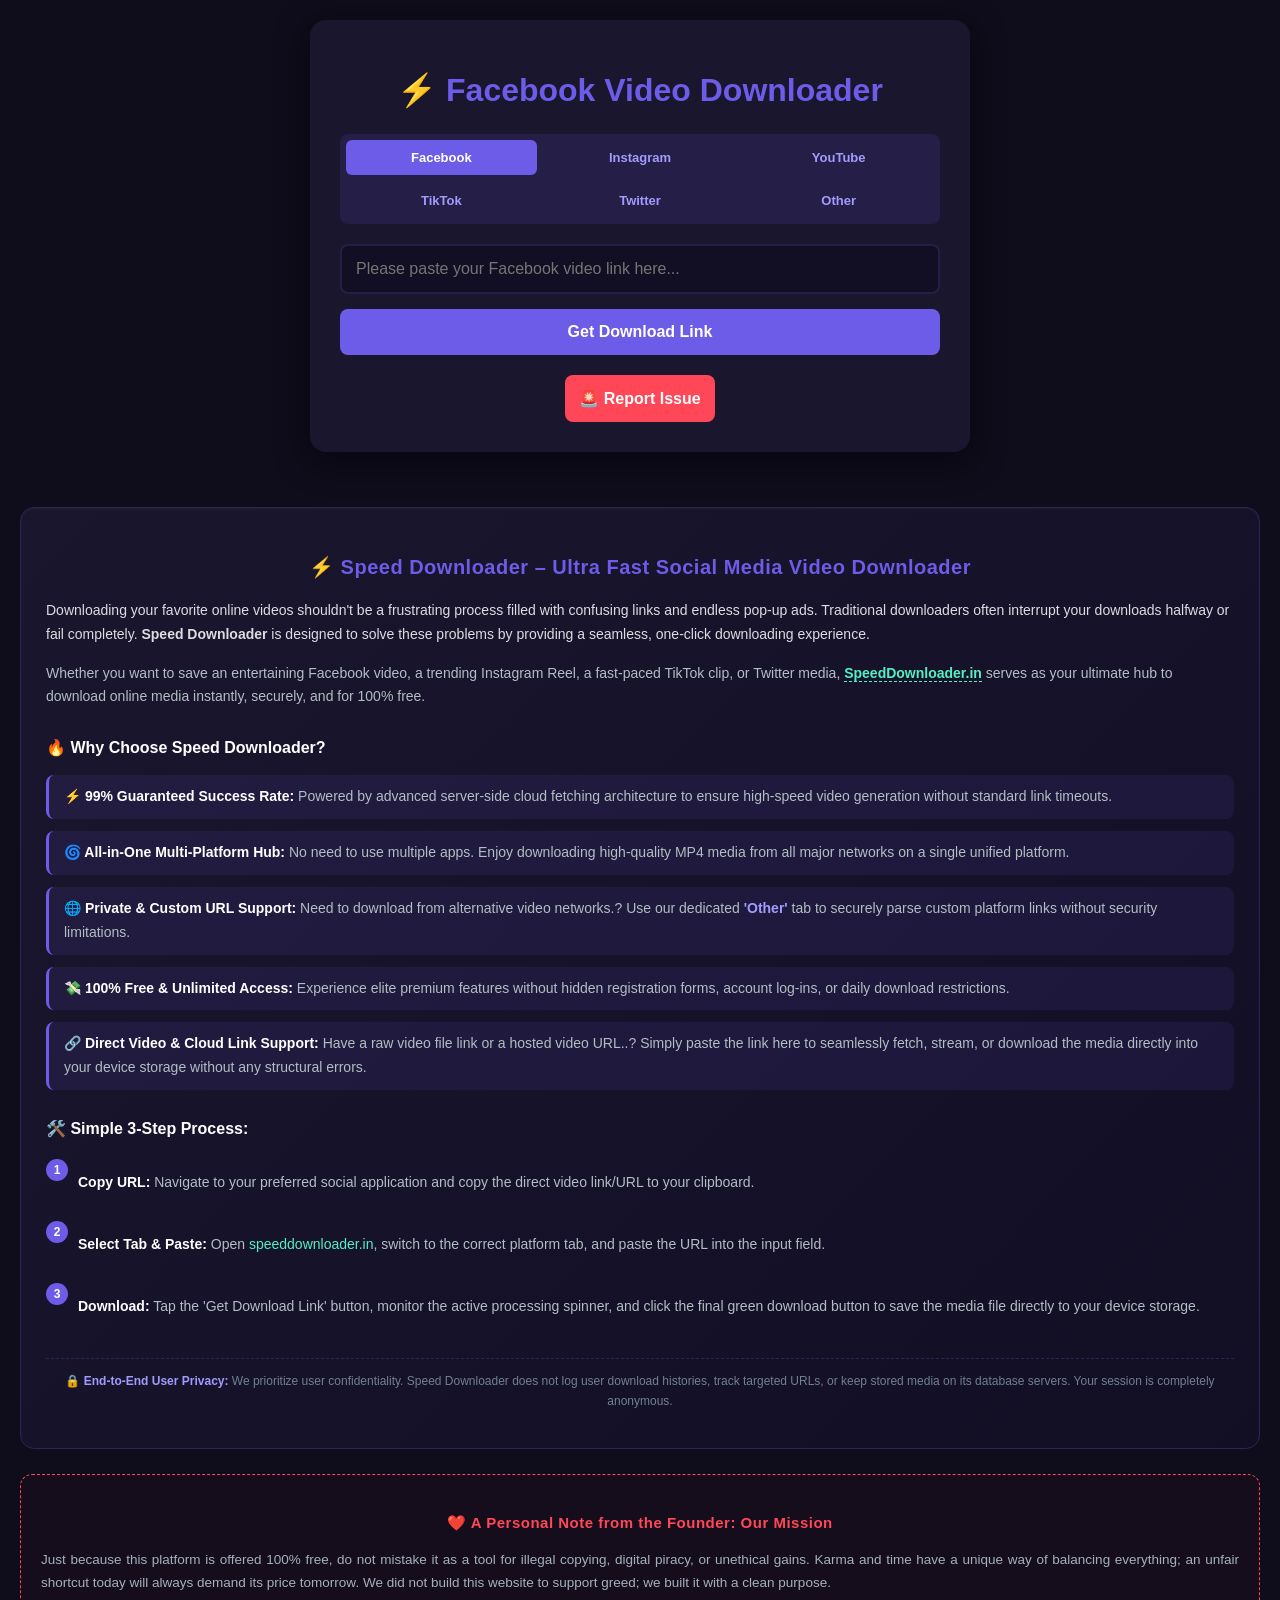
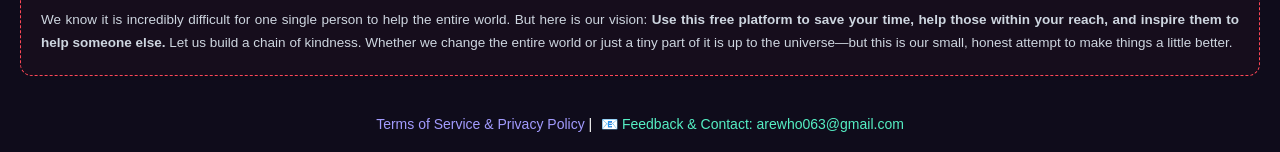
==== templates/index.html @ 638d0320 "Update index.html to remove ads and add complaint modal Removed Google tag and advertisement section" ====
<!DOCTYPE html>
<html lang="en">
<head>
    <meta charset="UTF-8">
    <link rel="icon" type="image/png" href="{{ url_for('static', filename='favicon.png') }}">
    <meta name="viewport" content="width=device-width, initial-scale=1.0">
    <title>⚡ SpeedDownloader - Fast & Smart</title>
    <style>
        :root {
            --primary: #6c5ce7;
            --bg: #0f0c1b;
            --card: #1a162e;
            --text: #ffffff;
        }
        body {
            font-family: 'Segoe UI', Tahoma, Geneva, Verdana, sans-serif;
            background-color: var(--bg);
            color: var(--text);
            margin: 0;
            padding: 20px;
            display: flex;
            flex-direction: column;
            align-items: center;
            justify-content: center;
            min-height: 100vh;
        }
        .container {
            background: var(--card);
            padding: 30px;
            border-radius: 16px;
            box-shadow: 0 8px 32px rgba(0, 0, 0, 0.5);
            width: 100%;
            max-width: 600px;
            text-align: center;
        }
        h1 { color: var(--primary); margin-bottom: 25px; }
        
        /* Mobile Optimized Grid Tabs */
        .tabs {
            display: grid;
            grid-template-columns: repeat(3, 1fr);
            gap: 8px;
            margin-bottom: 20px;
            background: #251f47;
            padding: 6px;
            border-radius: 8px;
        }
        .tab-btn {
            background: none;
            border: none;
            color: #a29bfe;
            padding: 10px 5px;
            cursor: pointer;
            font-weight: bold;
            font-size: 13px;
            border-radius: 6px;
            transition: 0.3s;
            text-align: center;
        }
        .tab-btn.active {
            background: var(--primary);
            color: white;
        }
        
        .input-group {
            display: flex;
            flex-direction: column;
            gap: 15px;
            margin-bottom: 20px;
        }
        input[type="text"] {
            width: 100%;
            padding: 14px;
            border: 2px solid #251f47;
            background: #120e24;
            color: white;
            border-radius: 8px;
            font-size: 16px;
            box-sizing: border-box;
        }
        input[type="text"]:focus {
            border-color: var(--primary);
            outline: none;
        }
        .btn {
            background: var(--primary);
            color: white;
            border: none;
            padding: 14px;
            font-size: 16px;
            font-weight: bold;
            border-radius: 8px;
            cursor: pointer;
            transition: 0.3s;
        }
        .btn:hover { background: #5649c1; }
        
        /* Loading Spinner CSS Animation */
        .spinner {
            display: none;
            margin: 15px auto;
            width: 40px;
            height: 40px;
            border: 4px solid rgba(255, 255, 255, 0.1);
            border-radius: 50%;
            border-top-color: var(--primary);
            animation: spin 1s ease-in-out infinite;
        }
        @keyframes spin {
            to { transform: rotate(360deg); }
        }

        #status { margin-top: 15px; font-weight: bold; }
        .footer-links { margin-top: 20px; font-size: 14px; }
        .footer-links a { color: #a29bfe; text-decoration: none; }
        .footer-links a.email-link { color: #55efc4; margin-left: 5px; }
    </style>
</head>
<body>

<div class="container">
    <h1 id="mainTitle">⚡ Facebook Video Downloader</h1>
    
    <div class="tabs">
        <button class="tab-btn active" onclick="switchTab('facebook')">Facebook</button>
        <button class="tab-btn" onclick="switchTab('instagram')">Instagram</button>
        <button class="tab-btn" onclick="switchTab('youtube')">YouTube</button>
        <button class="tab-btn" onclick="switchTab('tiktok')">TikTok</button>
        <button class="tab-btn" onclick="switchTab('twitter')">Twitter</button>
        <button class="tab-btn" onclick="switchTab('other')">Other</button>
    </div>

    <div class="input-group">
        <input type="text" id="videoUrl" placeholder="Please paste your Facebook video link here...">
        <button class="btn" onclick="startDownload()">Get Download Link</button>
    </div>


    <button class="btn" onclick="openModal()" style="flex: 1; background: #ff4757;">🚨 Report Issue</button>
        </div>

    <!-- Loading Spinner Element -->
    <div id="loadingSpinner" class="spinner"></div>
    <div id="status"></div>

    <!-- 🚀 Premium SEO Content Section Start 🚀 -->
    <div style="margin-top: 40px; text-align: left; background: linear-gradient(135deg, #1a162e 0%, #120e24 100%); padding: 25px; border-radius: 14px; border: 1px solid #2b2554; line-height: 1.7; font-size: 14px; color: #b2bec3; box-shadow: inset 0 1px 3px rgba(255,255,255,0.05);">
        
        <h2 style="color: var(--primary); font-size: 20px; margin-bottom: 15px; text-align: center; font-weight: 700; letter-spacing: 0.5px;">⚡ Speed Downloader – Ultra Fast Social Media Video Downloader</h2>
        
        <p style="margin-bottom: 15px; color: #dcdde1;">
            Downloading your favorite online videos shouldn't be a frustrating process filled with confusing links and endless pop-up ads. Traditional downloaders often interrupt your downloads halfway or fail completely. <strong>Speed Downloader</strong> is designed to solve these problems by providing a seamless, one-click downloading experience.
        </p>
        
        <p style="margin-bottom: 25px;">
            Whether you want to save an entertaining Facebook video, a trending Instagram Reel, a fast-paced TikTok clip, or Twitter media, <a href="https://speeddownloader.in/" style="color: #55efc4; text-decoration: none; font-weight: bold; border-bottom: 1px dashed #55efc4;">SpeedDownloader.in</a> serves as your ultimate hub to download online media instantly, securely, and for 100% free.
        </p>

        <h3 style="color: #ffffff; font-size: 16px; margin-bottom: 12px; font-weight: 600; display: flex; align-items: center; gap: 8px;">🔥 Why Choose Speed Downloader?</h3>
        <ul style="list-style: none; margin-bottom: 25px; display: flex; flex-direction: column; gap: 12px; padding: 0;">
            <li style="background: rgba(108, 92, 231, 0.1); padding: 10px 15px; border-radius: 8px; border-left: 3px solid var(--primary);">
                <strong style="color: #ffffff;">⚡ 99% Guaranteed Success Rate:</strong> Powered by advanced server-side cloud fetching architecture to ensure high-speed video generation without standard link timeouts.
            </li>
            <li style="background: rgba(108, 92, 231, 0.1); padding: 10px 15px; border-radius: 8px; border-left: 3px solid var(--primary);">
                <strong style="color: #ffffff;">🌀 All-in-One Multi-Platform Hub:</strong> No need to use multiple apps. Enjoy downloading high-quality MP4 media from all major networks on a single unified platform.
            </li>
            <li style="background: rgba(108, 92, 231, 0.1); padding: 10px 15px; border-radius: 8px; border-left: 3px solid var(--primary);">
                <strong style="color: #ffffff;">🌐 Private & Custom URL Support:</strong> Need to download from alternative video networks.? Use our dedicated <span style="color: #a29bfe; font-weight: bold;">'Other'</span> tab to securely parse custom platform links without security limitations.
            </li>
            <li style="background: rgba(108, 92, 231, 0.1); padding: 10px 15px; border-radius: 8px; border-left: 3px solid var(--primary);">
                <strong style="color: #ffffff;">💸 100% Free & Unlimited Access:</strong> Experience elite premium features without hidden registration forms, account log-ins, or daily download restrictions.
            </li>
            <li style="background: rgba(108, 92, 231, 0.1); padding: 10px 15px; border-radius: 8px; border-left: 3px solid var(--primary);">
                <strong style="color: #ffffff;">🔗 Direct Video & Cloud Link Support:</strong> Have a raw video file link or a hosted video URL..? Simply paste the link here to seamlessly fetch, stream, or download the media directly into your device storage without any structural errors.
            </li>
        </ul>

        <h3 style="color: #ffffff; font-size: 16px; margin-bottom: 15px; font-weight: 600;">🛠️ Simple 3-Step Process:</h3>
        <div style="display: flex; flex-direction: column; gap: 10px; margin-bottom: 25px;">
            <div style="display: flex; align-items: flex-start; gap: 10px;">
                <span style="background: var(--primary); color: white; border-radius: 50%; width: 22px; height: 22px; display: flex; align-items: center; justify-content: center; font-size: 12px; font-weight: bold; flex-shrink: 0; margin-top: 2px;">1</span>
                <p><strong style="color: #ffffff;">Copy URL:</strong> Navigate to your preferred social application and copy the direct video link/URL to your clipboard.</p>
            </div>
            <div style="display: flex; align-items: flex-start; gap: 10px;">
                <span style="background: var(--primary); color: white; border-radius: 50%; width: 22px; height: 22px; display: flex; align-items: center; justify-content: center; font-size: 12px; font-weight: bold; flex-shrink: 0; margin-top: 2px;">2</span>
                <p><strong style="color: #ffffff;">Select Tab & Paste:</strong> Open <a href="https://speeddownloader.in/" style="color: #55efc4; text-decoration: none;">speeddownloader.in</a>, switch to the correct platform tab, and paste the URL into the input field.</p>
            </div>
            <div style="display: flex; align-items: flex-start; gap: 10px;">
                <span style="background: var(--primary); color: white; border-radius: 50%; width: 22px; height: 22px; display: flex; align-items: center; justify-content: center; font-size: 12px; font-weight: bold; flex-shrink: 0; margin-top: 2px;">3</span>
                <p><strong style="color: #ffffff;">Download:</strong> Tap the 'Get Download Link' button, monitor the active processing spinner, and click the final green download button to save the media file directly to your device storage.</p>
            </div>
        </div>

        <p style="font-size: 12px; color: #718093; border-top: 1px dashed #2b2554; padding-top: 12px; text-align: center;">
            🔒 <strong style="color: #a29bfe;">End-to-End User Privacy:</strong> We prioritize user confidentiality. Speed Downloader does not log user download histories, track targeted URLs, or keep stored media on its database servers. Your session is completely anonymous.
        </p>
    </div>
    <!-- 🚀 Premium SEO Content Section End 🚀 -->
     <!-- 🌟 Special Founder's Mission Note Start 🌟 -->
    <div style="margin-top: 25px; text-align: left; background: rgba(255, 76, 76, 0.03); padding: 20px; border-radius: 12px; border: 1px dashed #ff4757; line-height: 1.7; font-size: 13.5px; color: #a4b0be;">
        
        <h3 style="color: #ff4757; font-size: 15px; margin-bottom: 12px; font-weight: 600; text-align: center; letter-spacing: 0.5px; display: flex; align-items: center; justify-content: center; gap: 8px;">
            ❤️ A Personal Note from the Founder: Our Mission
        </h3>
        
        <p style="margin-bottom: 12px; text-align: justify;">
            Just because this platform is offered 100% free, do not mistake it as a tool for illegal copying, digital piracy, or unethical gains. Karma and time have a unique way of balancing everything; an unfair shortcut today will always demand its price tomorrow. We did not build this website to support greed; we built it with a clean purpose.
        </p>
        
        <p style="margin-bottom: 0; text-align: justify; color: #ced6e0;">
            We know it is incredibly difficult for one single person to help the entire world. But here is our vision: <strong>Use this free platform to save your time, help those within your reach, and inspire them to help someone else.</strong> Let us build a chain of kindness. Whether we change the entire world or just a tiny part of it is up to the universe—but this is our small, honest attempt to make things a little better.
        </p>

    </div>
    <!-- 🌟 Special Founder's Mission Note End 🌟 -->

    <div class="footer-links">

    <!-- Cleaner Terms & Contact Link Footer Section -->
    <div class="footer-links">
        <a href="/terms">Terms of Service & Privacy Policy</a> | 
        <a href="mailto:arewho063@gmail.com" class="email-link">📧 Feedback & Contact: arewho063@gmail.com</a>
    </div>

</div> <!-- Container End -->

<script>
    let currentPlatform = 'facebook';

    function switchTab(platform) {
        currentPlatform = platform;
        
        document.querySelectorAll('.tab-btn').forEach(btn => btn.classList.remove('active'));
        if(event && event.target) {
            event.target.classList.add('active');
        }
        
        const mainTitle = document.getElementById('mainTitle');
        const urlInput = document.getElementById('videoUrl');
        const statusDiv = document.getElementById('status');
        const spinner = document.getElementById('loadingSpinner');
        
        spinner.style.display = "none";
        statusDiv.innerHTML = "";
        urlInput.value = "";
        
        let displayPlatform = platform.charAt(0).toUpperCase() + platform.slice(1);
        mainTitle.innerText = `⚡ ${displayPlatform} Video Downloader`;
        urlInput.placeholder = `Please paste your ${displayPlatform} video link here...`;
    }

    async function startDownload() {
        const urlInput = document.getElementById('videoUrl').value.trim();
        const statusDiv = document.getElementById('status');
        const spinner = document.getElementById('loadingSpinner');
        
        if (!urlInput) {
            statusDiv.innerHTML = "<p style='color: #ff7675;'>URL cannot be empty!</p>";
            return;
        }

        statusDiv.innerHTML = "";
        spinner.style.display = "block";

        try {
            const formData = new FormData();
            formData.append('url', urlInput);

            const response = await fetch('/get_download_link', {
                method: 'POST',
                body: formData
            });

            const data = await response.json();
            spinner.style.display = "none";

            if (data.success && data.download_url) {
                statusDiv.innerHTML = `
                    <p style='color: #2ecc71; margin-bottom: 10px;'>Success: ${data.title}</p>
                    <a href="${data.download_url}" target="_blank" rel="noopener noreferrer">
                        <button class="btn" style="background: #2ecc71; width: 100%;">Click Here to Download Video</button>
                    </a>`;
            } else {
                statusDiv.innerHTML = "<p style='color: #ff7675;'>❌ This link is not supported, Please try again other links.</p>";
            }
        } catch (error) {
            spinner.style.display = "none";
            statusDiv.innerHTML = "<p style='color: #ff7675;'>❌ This link is not working. Please try again after some time or try other social media links.</p>";
        }
    }
</script>


<div id="complaintModal" style="display: none; position: fixed; top: 0; left: 0; width: 100%; height: 100%; background: rgba(0,0,0,0.8); justify-content: center; align-items: center; z-index: 1000;">
    <div style="background: #1a162e; padding: 25px; border-radius: 12px; width: 90%; max-width: 450px; text-align: left; border: 1px solid #2b2554; position: relative;">
        <span onclick="closeModal()" style="position: absolute; right: 15px; top: 15px; color: #aaa; font-size: 20px; font-weight: bold; cursor: pointer;">&times;</span>
        <h3 style="color: #ff4757; margin-bottom: 15px;">🚨 Submit a Complaint</h3>
        
        <form action="https://formspree.io/f/xjgnvgrn" method="POST">
            <label style="font-size: 13px; color: #a29bfe;">Select Issue Type:</label>
            <select name="issue_type" style="width: 100%; padding: 10px; margin: 5px 0 15px 0; background: #120e24; color: white; border: 1px solid #251f47; border-radius: 6px;" required>
                <option value="Video Not Downloading">Video Not Downloading</option>
                <option value="Audio / Sound Missing">Audio / Sound Missing</option>
                <option value="Invalid Link Error">Invalid Link Error</option>
                <option value="Other Problem">Other Problem</option>
            </select>

            <label style="font-size: 13px; color: #a29bfe;">Video URL (Failed Link):</label>
            <input type="text" name="video_url" id="modalVideoUrl" placeholder="Paste the video link..." style="width: 100%; padding: 10px; margin: 5px 0 15px 0; background: #120e24; color: white; border: 1px solid #251f47; border-radius: 6px;" required>

            <label style="font-size: 13px; color: #a29bfe;">Your Message / Feedback:</label>
            <textarea name="message" rows="3" placeholder="Explain what went wrong..." style="width: 100%; padding: 10px; margin: 5px 0 20px 0; background: #120e24; color: white; border: 1px solid #251f47; border-radius: 6px;" required></textarea>

            <button type="submit" style="width: 100%; background: #ff4757; color: white; border: none; padding: 12px; font-size: 15px; font-weight: bold; border-radius: 8px; cursor: pointer;">Submit Complaint</button>
        </form>
    </div>
</div>

<script>
    function openModal() {
        document.getElementById('complaintModal').style.display = 'flex';
        const mainUrl = document.getElementById('videoUrl').value;
        if(mainUrl) {
            document.getElementById('modalVideoUrl').value = mainUrl;
        }
    }

    function closeModal() {
        document.getElementById('complaintModal').style.display = 'none';
    }
</script>
</script>
</body>
</html>
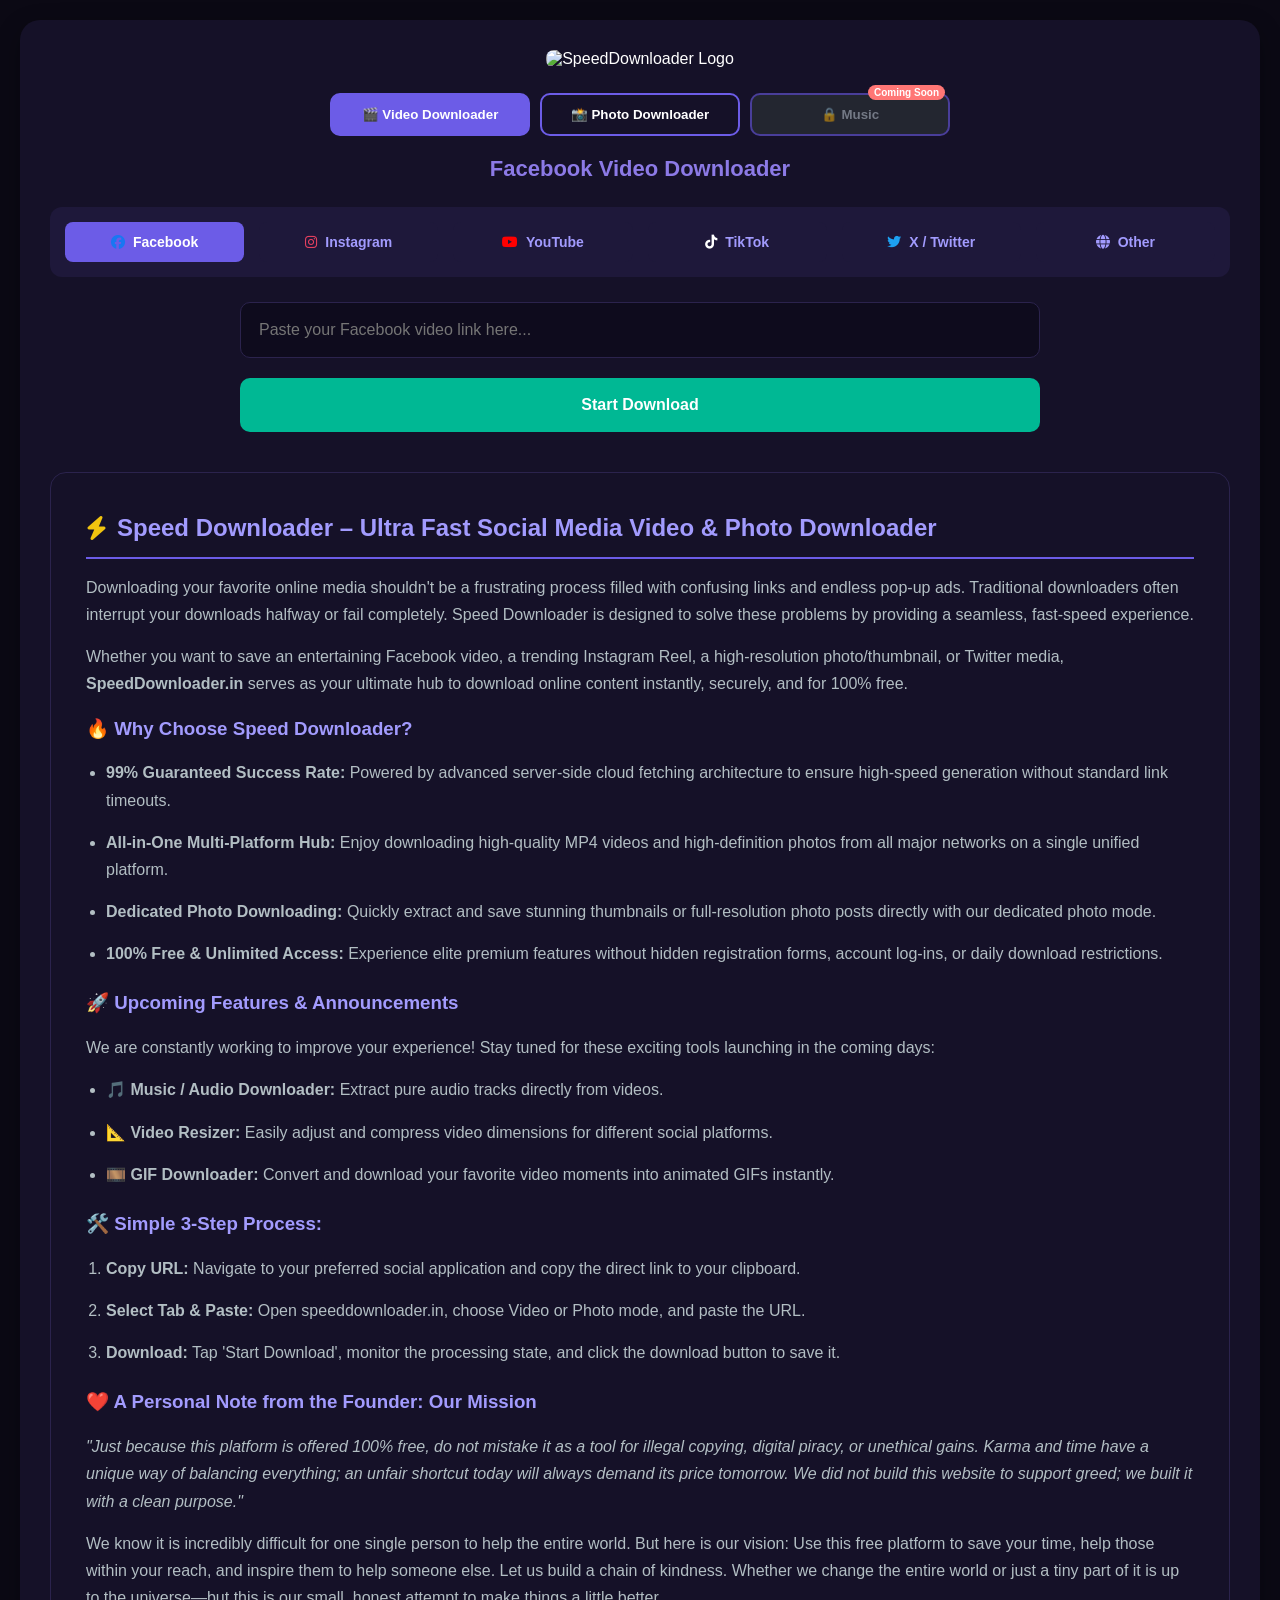
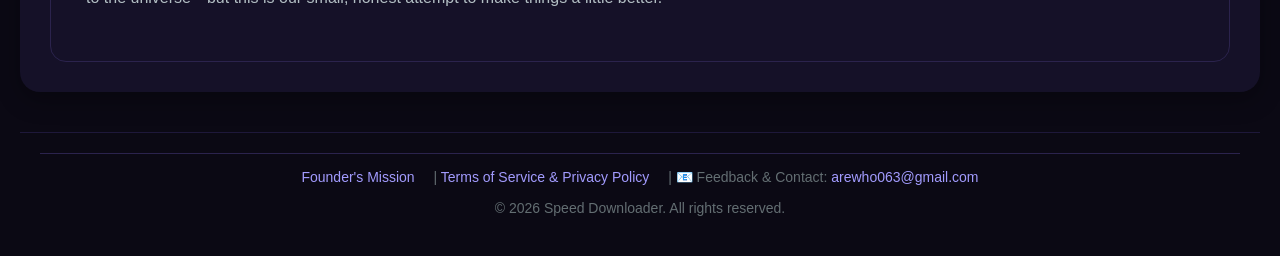
==== commit 6e6bf176: "Update index.html" ====
--- a/templates/index.html
+++ b/templates/index.html
@@ -2,251 +2,314 @@
 <html lang="en">
 <head>
     <meta charset="UTF-8">
-    <link rel="icon" type="image/png" href="{{ url_for('static', filename='favicon.png') }}">
     <meta name="viewport" content="width=device-width, initial-scale=1.0">
-    <title>⚡ SpeedDownloader - Fast & Smart</title>
+    <title>⚡ SpeedDownloader - Ultra Fast Media Downloader</title>
+    <link rel="stylesheet" href="https://cdnjs.cloudflare.com/ajax/libs/font-awesome/6.4.2/css/all.min.css">
     <style>
-        :root {
-            --primary: #6c5ce7;
-            --bg: #0f0c1b;
-            --card: #1a162e;
-            --text: #ffffff;
-        }
-        body {
+        :root { 
+            --primary: #6c5ce7; 
+            --bg: #0b0914; 
+            --card: #151128; 
+            --text: #ffffff; 
+            --tab-bg: #1e183a; 
+        }
+        * {
+            box-sizing: border-box;
+            margin: 0;
+            padding: 0;
             font-family: 'Segoe UI', Tahoma, Geneva, Verdana, sans-serif;
-            background-color: var(--bg);
-            color: var(--text);
-            margin: 0;
-            padding: 20px;
-            display: flex;
-            flex-direction: column;
-            align-items: center;
-            justify-content: center;
-            min-height: 100vh;
-        }
-        .container {
-            background: var(--card);
-            padding: 30px;
-            border-radius: 16px;
-            box-shadow: 0 8px 32px rgba(0, 0, 0, 0.5);
-            width: 100%;
-            max-width: 600px;
-            text-align: center;
-        }
-        h1 { color: var(--primary); margin-bottom: 25px; }
-        
-        /* Mobile Optimized Grid Tabs */
-        .tabs {
-            display: grid;
-            grid-template-columns: repeat(3, 1fr);
-            gap: 8px;
-            margin-bottom: 20px;
-            background: #251f47;
-            padding: 6px;
-            border-radius: 8px;
-        }
-        .tab-btn {
-            background: none;
-            border: none;
-            color: #a29bfe;
-            padding: 10px 5px;
-            cursor: pointer;
-            font-weight: bold;
-            font-size: 13px;
-            border-radius: 6px;
+        }
+        body { 
+            background-color: var(--bg); 
+            color: var(--text); 
+            margin: 0; 
+            padding: 20px; 
+            display: flex; 
+            flex-direction: column; 
+            align-items: center; 
+            min-height: 100vh; 
+        }
+        
+        .container { 
+            background: var(--card); 
+            padding: 30px; 
+            border-radius: 20px; 
+            width: 100%; 
+            max-width: 1300px; 
+            text-align: center; 
+            box-sizing: border-box;
+            box-shadow: 0 8px 25px rgba(0,0,0,0.3);
+            margin-bottom: 40px;
+        }
+
+        .site-logo { 
+            max-width: 280px; 
+            width: 100%; 
+            height: auto; 
+            margin-bottom: 25px; 
+            border-radius: 8px; 
+        }
+
+        .mode-container { 
+            display: flex; 
+            gap: 10px; 
+            margin-bottom: 20px; 
+            justify-content: center; 
+            flex-wrap: wrap; 
+        }
+        .btn-mode { 
+            flex: 1; 
+            max-width: 200px; 
+            padding: 12px; 
+            border: 2px solid var(--primary); 
+            background: transparent; 
+            color: white; 
+            border-radius: 10px; 
+            cursor: pointer; 
+            font-weight: bold; 
             transition: 0.3s;
-            text-align: center;
-        }
-        .tab-btn.active {
-            background: var(--primary);
-            color: white;
-        }
-        
-        .input-group {
-            display: flex;
-            flex-direction: column;
-            gap: 15px;
-            margin-bottom: 20px;
-        }
-        input[type="text"] {
-            width: 100%;
-            padding: 14px;
-            border: 2px solid #251f47;
-            background: #120e24;
-            color: white;
-            border-radius: 8px;
+        }
+        .btn-mode.active { 
+            background: var(--primary); 
+        }
+
+        .tabs { 
+            display: grid; 
+            grid-template-columns: repeat(6, 1fr); 
+            gap: 15px; 
+            margin: 25px 0; 
+            background: var(--tab-bg);
+            padding: 15px;
+            border-radius: 12px;
+        }
+
+        @media (max-width: 900px) {
+            .tabs { grid-template-columns: repeat(3, 1fr); }
+        }
+        @media (max-width: 550px) {
+            .tabs { grid-template-columns: repeat(2, 1fr); }
+        }
+
+        .tab-btn { 
+            background: #1e183a; 
+            border: none; 
+            color: #a29bfe; 
+            padding: 12px; 
+            cursor: pointer; 
+            border-radius: 8px; 
+            font-size: 14px; 
+            font-weight: 600; 
+            display: flex; 
+            align-items: center; 
+            justify-content: center; 
+            gap: 8px; 
+            transition: 0.3s;
+        }
+        .tab-btn.active { 
+            background: var(--primary); 
+            color: white; 
+        }
+
+        input[type="text"] { 
+            width: 100%; 
+            max-width: 800px; 
+            padding: 18px; 
+            border-radius: 10px; 
+            border: 1px solid #2b234d; 
+            background: #0e0b1d; 
+            color: white; 
+            margin-bottom: 20px; 
+            box-sizing: border-box; 
             font-size: 16px;
-            box-sizing: border-box;
+            outline: none;
         }
         input[type="text"]:focus {
             border-color: var(--primary);
-            outline: none;
-        }
-        .btn {
-            background: var(--primary);
-            color: white;
-            border: none;
-            padding: 14px;
-            font-size: 16px;
-            font-weight: bold;
-            border-radius: 8px;
-            cursor: pointer;
+        }
+
+        .btn-download { 
+            width: 100%; 
+            max-width: 800px; 
+            padding: 18px; 
+            background: #00b894; 
+            color: white; 
+            border: none; 
+            border-radius: 10px; 
+            font-weight: bold; 
+            cursor: pointer; 
+            font-size: 16px; 
             transition: 0.3s;
         }
-        .btn:hover { background: #5649c1; }
-        
-        /* Loading Spinner CSS Animation */
-        .spinner {
+        .btn-download:hover {
+            background: #55efc4;
+        }
+
+        #loadingSpinner {
             display: none;
-            margin: 15px auto;
+            margin: 20px auto;
+            border: 4px solid #2b234d;
+            border-top: 4px solid var(--primary);
+            border-radius: 50%;
             width: 40px;
             height: 40px;
-            border: 4px solid rgba(255, 255, 255, 0.1);
-            border-radius: 50%;
-            border-top-color: var(--primary);
-            animation: spin 1s ease-in-out infinite;
+            animation: spin 1s linear infinite;
         }
         @keyframes spin {
-            to { transform: rotate(360deg); }
-        }
-
-        #status { margin-top: 15px; font-weight: bold; }
-        .footer-links { margin-top: 20px; font-size: 14px; }
-        .footer-links a { color: #a29bfe; text-decoration: none; }
-        .footer-links a.email-link { color: #55efc4; margin-left: 5px; }
+            0% { transform: rotate(0deg); }
+            100% { transform: rotate(360deg); }
+        }
+
+        .about-section {
+            background: #151128;
+            border: 1px solid #2b234d;
+            padding: 35px;
+            border-radius: 16px;
+            text-align: left;
+            line-height: 1.7;
+            margin-top: 40px;
+            color: #dfe6e9;
+        }
+        .about-section h2, .about-section h3 {
+            color: #a29bfe;
+            margin-bottom: 15px;
+        }
+        .about-section p, .about-section li {
+            color: #b2bec3;
+            margin-bottom: 15px;
+        }
+        .about-section ul, .about-section ol {
+            padding-left: 20px;
+            margin-bottom: 20px;
+        }
+
+        footer {
+            text-align: center;
+            padding: 20px;
+            color: #636e72;
+            font-size: 14px;
+            border-top: 1px solid #1e183a;
+            width: 100%;
+            margin-top: auto;
+        }
+        footer a {
+            color: #a29bfe;
+            text-decoration: none;
+        }
     </style>
 </head>
 <body>
 
 <div class="container">
-    <h1 id="mainTitle">⚡ Facebook Video Downloader</h1>
-    
+    <img src="https://lh3.googleusercontent.com/d/122l5TR--Xp_I75VpFYf7Zw4-4gn8zCV4" class="site-logo" alt="SpeedDownloader Logo">
+
+    <div class="mode-container">
+        <button id="btnVideo" class="btn-mode active" onclick="setMode('video')">🎬 Video Downloader</button>
+        <button id="btnPhoto" class="btn-mode" onclick="setMode('photo')">📸 Photo Downloader</button>
+        
+        <div style="position: relative; display: inline-block; flex: 1; max-width: 200px;">
+            <span style="position: absolute; top: -8px; right: 5px; background: #ff7675; color: white; font-size: 10px; padding: 2px 6px; border-radius: 10px; font-weight: bold; z-index: 2;">Coming Soon</span>
+            <button class="btn-mode" disabled style="width: 100%; opacity: 0.6; cursor: not-allowed; background: #2d3436; color: #b2bec3;">🔒 Music</button>
+        </div>
+    </div>
+
+    <h1 id="mainTitle" style="font-size: 22px; color: #8c7ae6; margin-bottom: 20px;">Facebook Video Downloader</h1>
+
     <div class="tabs">
-        <button class="tab-btn active" onclick="switchTab('facebook')">Facebook</button>
-        <button class="tab-btn" onclick="switchTab('instagram')">Instagram</button>
-        <button class="tab-btn" onclick="switchTab('youtube')">YouTube</button>
-        <button class="tab-btn" onclick="switchTab('tiktok')">TikTok</button>
-        <button class="tab-btn" onclick="switchTab('twitter')">Twitter</button>
-        <button class="tab-btn" onclick="switchTab('other')">Other</button>
+        <button class="tab-btn active" onclick="switchTab('facebook', this)"><i class="fab fa-facebook" style="color:#1877F2;"></i> Facebook</button>
+        <button class="tab-btn" onclick="switchTab('instagram', this)"><i class="fab fa-instagram" style="color:#E4405F;"></i> Instagram</button>
+        <button class="tab-btn" onclick="switchTab('youtube', this)"><i class="fab fa-youtube" style="color:#FF0000;"></i> YouTube</button>
+        <button class="tab-btn" onclick="switchTab('tiktok', this)"><i class="fab fa-tiktok" style="color:#ffffff;"></i> TikTok</button>
+        <button class="tab-btn" onclick="switchTab('twitter', this)"><i class="fab fa-twitter" style="color:#1DA1F2;"></i> X / Twitter</button>
+        <button class="tab-btn" onclick="switchTab('other', this)"><i class="fa fa-globe" style="color:#a29bfe;"></i> Other</button>
     </div>
 
-    <div class="input-group">
-        <input type="text" id="videoUrl" placeholder="Please paste your Facebook video link here...">
-        <button class="btn" onclick="startDownload()">Get Download Link</button>
-    </div>
-
-
-    <button class="btn" onclick="openModal()" style="flex: 1; background: #ff4757;">🚨 Report Issue</button>
-        </div>
-
-    <!-- Loading Spinner Element -->
-    <div id="loadingSpinner" class="spinner"></div>
-    <div id="status"></div>
-
-    <!-- 🚀 Premium SEO Content Section Start 🚀 -->
-    <div style="margin-top: 40px; text-align: left; background: linear-gradient(135deg, #1a162e 0%, #120e24 100%); padding: 25px; border-radius: 14px; border: 1px solid #2b2554; line-height: 1.7; font-size: 14px; color: #b2bec3; box-shadow: inset 0 1px 3px rgba(255,255,255,0.05);">
-        
-        <h2 style="color: var(--primary); font-size: 20px; margin-bottom: 15px; text-align: center; font-weight: 700; letter-spacing: 0.5px;">⚡ Speed Downloader – Ultra Fast Social Media Video Downloader</h2>
-        
-        <p style="margin-bottom: 15px; color: #dcdde1;">
-            Downloading your favorite online videos shouldn't be a frustrating process filled with confusing links and endless pop-up ads. Traditional downloaders often interrupt your downloads halfway or fail completely. <strong>Speed Downloader</strong> is designed to solve these problems by providing a seamless, one-click downloading experience.
+    <input type="text" id="videoUrl" placeholder="Paste your Facebook video link here...">
+    <button class="btn-download" onclick="startDownload()">Start Download</button>
+
+    <div id="loadingSpinner"></div>
+    <div id="status" style="margin-top:20px; font-weight:bold;"></div>
+
+    <!-- Complete Information & Founder Section -->
+    <div class="about-section">
+        <h2 style="border-bottom: 2px solid var(--primary); padding-bottom: 8px; display: flex; align-items: center; gap: 10px;">
+            <i class="fas fa-bolt" style="color: #f1c40f;"></i> Speed Downloader – Ultra Fast Social Media Video & Photo Downloader
+        </h2>
+        
+        <p>
+            Downloading your favorite online media shouldn't be a frustrating process filled with confusing links and endless pop-up ads. Traditional downloaders often interrupt your downloads halfway or fail completely. Speed Downloader is designed to solve these problems by providing a seamless, fast-speed experience.
         </p>
-        
-        <p style="margin-bottom: 25px;">
-            Whether you want to save an entertaining Facebook video, a trending Instagram Reel, a fast-paced TikTok clip, or Twitter media, <a href="https://speeddownloader.in/" style="color: #55efc4; text-decoration: none; font-weight: bold; border-bottom: 1px dashed #55efc4;">SpeedDownloader.in</a> serves as your ultimate hub to download online media instantly, securely, and for 100% free.
+        <p>
+            Whether you want to save an entertaining Facebook video, a trending Instagram Reel, a high-resolution photo/thumbnail, or Twitter media, <strong>SpeedDownloader.in</strong> serves as your ultimate hub to download online content instantly, securely, and for 100% free.
         </p>
 
-        <h3 style="color: #ffffff; font-size: 16px; margin-bottom: 12px; font-weight: 600; display: flex; align-items: center; gap: 8px;">🔥 Why Choose Speed Downloader?</h3>
-        <ul style="list-style: none; margin-bottom: 25px; display: flex; flex-direction: column; gap: 12px; padding: 0;">
-            <li style="background: rgba(108, 92, 231, 0.1); padding: 10px 15px; border-radius: 8px; border-left: 3px solid var(--primary);">
-                <strong style="color: #ffffff;">⚡ 99% Guaranteed Success Rate:</strong> Powered by advanced server-side cloud fetching architecture to ensure high-speed video generation without standard link timeouts.
-            </li>
-            <li style="background: rgba(108, 92, 231, 0.1); padding: 10px 15px; border-radius: 8px; border-left: 3px solid var(--primary);">
-                <strong style="color: #ffffff;">🌀 All-in-One Multi-Platform Hub:</strong> No need to use multiple apps. Enjoy downloading high-quality MP4 media from all major networks on a single unified platform.
-            </li>
-            <li style="background: rgba(108, 92, 231, 0.1); padding: 10px 15px; border-radius: 8px; border-left: 3px solid var(--primary);">
-                <strong style="color: #ffffff;">🌐 Private & Custom URL Support:</strong> Need to download from alternative video networks.? Use our dedicated <span style="color: #a29bfe; font-weight: bold;">'Other'</span> tab to securely parse custom platform links without security limitations.
-            </li>
-            <li style="background: rgba(108, 92, 231, 0.1); padding: 10px 15px; border-radius: 8px; border-left: 3px solid var(--primary);">
-                <strong style="color: #ffffff;">💸 100% Free & Unlimited Access:</strong> Experience elite premium features without hidden registration forms, account log-ins, or daily download restrictions.
-            </li>
-            <li style="background: rgba(108, 92, 231, 0.1); padding: 10px 15px; border-radius: 8px; border-left: 3px solid var(--primary);">
-                <strong style="color: #ffffff;">🔗 Direct Video & Cloud Link Support:</strong> Have a raw video file link or a hosted video URL..? Simply paste the link here to seamlessly fetch, stream, or download the media directly into your device storage without any structural errors.
-            </li>
+        <h3>🔥 Why Choose Speed Downloader?</h3>
+        <ul>
+            <li><strong>99% Guaranteed Success Rate:</strong> Powered by advanced server-side cloud fetching architecture to ensure high-speed generation without standard link timeouts.</li>
+            <li><strong>All-in-One Multi-Platform Hub:</strong> Enjoy downloading high-quality MP4 videos and high-definition photos from all major networks on a single unified platform.</li>
+            <li><strong>Dedicated Photo Downloading:</strong> Quickly extract and save stunning thumbnails or full-resolution photo posts directly with our dedicated photo mode.</li>
+            <li><strong>100% Free & Unlimited Access:</strong> Experience elite premium features without hidden registration forms, account log-ins, or daily download restrictions.</li>
         </ul>
 
-        <h3 style="color: #ffffff; font-size: 16px; margin-bottom: 15px; font-weight: 600;">🛠️ Simple 3-Step Process:</h3>
-        <div style="display: flex; flex-direction: column; gap: 10px; margin-bottom: 25px;">
-            <div style="display: flex; align-items: flex-start; gap: 10px;">
-                <span style="background: var(--primary); color: white; border-radius: 50%; width: 22px; height: 22px; display: flex; align-items: center; justify-content: center; font-size: 12px; font-weight: bold; flex-shrink: 0; margin-top: 2px;">1</span>
-                <p><strong style="color: #ffffff;">Copy URL:</strong> Navigate to your preferred social application and copy the direct video link/URL to your clipboard.</p>
-            </div>
-            <div style="display: flex; align-items: flex-start; gap: 10px;">
-                <span style="background: var(--primary); color: white; border-radius: 50%; width: 22px; height: 22px; display: flex; align-items: center; justify-content: center; font-size: 12px; font-weight: bold; flex-shrink: 0; margin-top: 2px;">2</span>
-                <p><strong style="color: #ffffff;">Select Tab & Paste:</strong> Open <a href="https://speeddownloader.in/" style="color: #55efc4; text-decoration: none;">speeddownloader.in</a>, switch to the correct platform tab, and paste the URL into the input field.</p>
-            </div>
-            <div style="display: flex; align-items: flex-start; gap: 10px;">
-                <span style="background: var(--primary); color: white; border-radius: 50%; width: 22px; height: 22px; display: flex; align-items: center; justify-content: center; font-size: 12px; font-weight: bold; flex-shrink: 0; margin-top: 2px;">3</span>
-                <p><strong style="color: #ffffff;">Download:</strong> Tap the 'Get Download Link' button, monitor the active processing spinner, and click the final green download button to save the media file directly to your device storage.</p>
-            </div>
-        </div>
-
-        <p style="font-size: 12px; color: #718093; border-top: 1px dashed #2b2554; padding-top: 12px; text-align: center;">
-            🔒 <strong style="color: #a29bfe;">End-to-End User Privacy:</strong> We prioritize user confidentiality. Speed Downloader does not log user download histories, track targeted URLs, or keep stored media on its database servers. Your session is completely anonymous.
+        <h3>🚀 Upcoming Features & Announcements</h3>
+        <p>We are constantly working to improve your experience! Stay tuned for these exciting tools launching in the coming days:</p>
+        <ul>
+            <li>🎵 <strong>Music / Audio Downloader:</strong> Extract pure audio tracks directly from videos.</li>
+            <li>📐 <strong>Video Resizer:</strong> Easily adjust and compress video dimensions for different social platforms.</li>
+            <li>🎞️ <strong>GIF Downloader:</strong> Convert and download your favorite video moments into animated GIFs instantly.</li>
+        </ul>
+
+        <h3>🛠️ Simple 3-Step Process:</h3>
+        <ol>
+            <li><strong>Copy URL:</strong> Navigate to your preferred social application and copy the direct link to your clipboard.</li>
+            <li><strong>Select Tab & Paste:</strong> Open speeddownloader.in, choose Video or Photo mode, and paste the URL.</li>
+            <li><strong>Download:</strong> Tap 'Start Download', monitor the processing state, and click the download button to save it.</li>
+        </ol>
+
+        <h3>❤️ A Personal Note from the Founder: Our Mission</h3>
+        <p style="font-style: italic;">
+            "Just because this platform is offered 100% free, do not mistake it as a tool for illegal copying, digital piracy, or unethical gains. Karma and time have a unique way of balancing everything; an unfair shortcut today will always demand its price tomorrow. We did not build this website to support greed; we built it with a clean purpose."
+        </p>
+        <p>
+            We know it is incredibly difficult for one single person to help the entire world. But here is our vision: Use this free platform to save your time, help those within your reach, and inspire them to help someone else. Let us build a chain of kindness. Whether we change the entire world or just a tiny part of it is up to the universe—but this is our small, honest attempt to make things a little better.
         </p>
     </div>
-    <!-- 🚀 Premium SEO Content Section End 🚀 -->
-     <!-- 🌟 Special Founder's Mission Note Start 🌟 -->
-    <div style="margin-top: 25px; text-align: left; background: rgba(255, 76, 76, 0.03); padding: 20px; border-radius: 12px; border: 1px dashed #ff4757; line-height: 1.7; font-size: 13.5px; color: #a4b0be;">
-        
-        <h3 style="color: #ff4757; font-size: 15px; margin-bottom: 12px; font-weight: 600; text-align: center; letter-spacing: 0.5px; display: flex; align-items: center; justify-content: center; gap: 8px;">
-            ❤️ A Personal Note from the Founder: Our Mission
-        </h3>
-        
-        <p style="margin-bottom: 12px; text-align: justify;">
-            Just because this platform is offered 100% free, do not mistake it as a tool for illegal copying, digital piracy, or unethical gains. Karma and time have a unique way of balancing everything; an unfair shortcut today will always demand its price tomorrow. We did not build this website to support greed; we built it with a clean purpose.
-        </p>
-        
-        <p style="margin-bottom: 0; text-align: justify; color: #ced6e0;">
-            We know it is incredibly difficult for one single person to help the entire world. But here is our vision: <strong>Use this free platform to save your time, help those within your reach, and inspire them to help someone else.</strong> Let us build a chain of kindness. Whether we change the entire world or just a tiny part of it is up to the universe—but this is our small, honest attempt to make things a little better.
-        </p>
-
+</div>
+
+<footer>
+    <div style="border-top: 1px solid #2b234d; padding-top: 15px; text-align: center; font-size: 14px; margin-bottom: 15px;">
+        <a href="/founder" style="color: #a29bfe; text-decoration: none; margin-right: 15px;">Founder's Mission</a> | 
+        <a href="/terms" style="color: #a29bfe; text-decoration: none; margin-right: 15px;">Terms of Service & Privacy Policy</a> | 
+        <span>📧 Feedback & Contact: <a href="mailto:arewho063@gmail.com" style="color: #a29bfe; text-decoration: none;">arewho063@gmail.com</a></span>
     </div>
-    <!-- 🌟 Special Founder's Mission Note End 🌟 -->
-
-    <div class="footer-links">
-
-    <!-- Cleaner Terms & Contact Link Footer Section -->
-    <div class="footer-links">
-        <a href="/terms">Terms of Service & Privacy Policy</a> | 
-        <a href="mailto:arewho063@gmail.com" class="email-link">📧 Feedback & Contact: arewho063@gmail.com</a>
-    </div>
-
-</div> <!-- Container End -->
+    <p>&copy; 2026 Speed Downloader. All rights reserved.</p>
+</footer>
 
 <script>
+    let selectedMode = 'video';
     let currentPlatform = 'facebook';
 
-    function switchTab(platform) {
-        currentPlatform = platform;
-        
-        document.querySelectorAll('.tab-btn').forEach(btn => btn.classList.remove('active'));
-        if(event && event.target) {
-            event.target.classList.add('active');
-        }
-        
-        const mainTitle = document.getElementById('mainTitle');
-        const urlInput = document.getElementById('videoUrl');
-        const statusDiv = document.getElementById('status');
-        const spinner = document.getElementById('loadingSpinner');
-        
-        spinner.style.display = "none";
-        statusDiv.innerHTML = "";
-        urlInput.value = "";
-        
-        let displayPlatform = platform.charAt(0).toUpperCase() + platform.slice(1);
-        mainTitle.innerText = `⚡ ${displayPlatform} Video Downloader`;
-        urlInput.placeholder = `Please paste your ${displayPlatform} video link here...`;
+    function setMode(mode) {
+        selectedMode = mode;
+        document.getElementById('btnVideo').classList.toggle('active', mode === 'video');
+        document.getElementById('btnPhoto').classList.toggle('active', mode === 'photo');
+        updateTitleAndPlaceholder();
+    }
+
+    function switchTab(p, e) {
+        currentPlatform = p;
+        document.querySelectorAll('.tab-btn').forEach(b => b.classList.remove('active'));
+        e.classList.add('active');
+        updateTitleAndPlaceholder();
+    }
+
+    function updateTitleAndPlaceholder() {
+        const platformName = currentPlatform.charAt(0).toUpperCase() + currentPlatform.slice(1);
+        const modeName = selectedMode.charAt(0).toUpperCase() + selectedMode.slice(1);
+        
+        document.getElementById('mainTitle').innerText = `⚡ ${platformName} ${modeName} Downloader`;
+        
+        const inputField = document.getElementById('videoUrl');
+        inputField.placeholder = `Paste your ${platformName} ${selectedMode} link here...`;
     }
 
     async function startDownload() {
@@ -255,80 +318,52 @@
         const spinner = document.getElementById('loadingSpinner');
         
         if (!urlInput) {
-            statusDiv.innerHTML = "<p style='color: #ff7675;'>URL cannot be empty!</p>";
+            statusDiv.innerHTML = "<p style='color: #ff7675; margin-top: 15px;'>URL cannot be empty!</p>";
             return;
         }
 
-        statusDiv.innerHTML = "";
-        spinner.style.display = "block";
+        statusDiv.innerHTML = "<div style='color: #a29bfe; font-weight: bold; margin: 15px 0;'>⏳ Downloading / Processing, Please wait...</div>";
+        if (spinner) spinner.style.display = "block";
 
         try {
             const formData = new FormData();
             formData.append('url', urlInput);
+            formData.append('type', selectedMode);
+            formData.append('platform', currentPlatform);
 
             const response = await fetch('/get_download_link', {
                 method: 'POST',
                 body: formData
             });
 
-            const data = await response.json();
-            spinner.style.display = "none";
+            const textResponse = await response.text();
+            if (spinner) spinner.style.display = "none";
+
+            let data;
+            try {
+                data = JSON.parse(textResponse);
+            } catch (err) {
+                statusDiv.innerHTML = `<p style='color: #ff7675; margin-top: 15px;'>Server Raw Response: ${textResponse}</p>`;
+                return;
+            }
 
             if (data.success && data.download_url) {
+                const btnColor = selectedMode === 'video' ? '#00b894' : '#0984e3';
+                const btnLabel = selectedMode === 'video' ? 'Click Here to Download Video' : 'Click Here to Download Photo';
+
                 statusDiv.innerHTML = `
-                    <p style='color: #2ecc71; margin-bottom: 10px;'>Success: ${data.title}</p>
+                    <p style='color: #00b894; margin: 15px 0 10px 0; font-weight: bold;'>Success: ${data.title || 'Media'}</p>
                     <a href="${data.download_url}" target="_blank" rel="noopener noreferrer">
-                        <button class="btn" style="background: #2ecc71; width: 100%;">Click Here to Download Video</button>
+                        <button class="btn-download" style="background: ${btnColor}; width: 100%; max-width: 800px;">${btnLabel}</button>
                     </a>`;
             } else {
-                statusDiv.innerHTML = "<p style='color: #ff7675;'>❌ This link is not supported, Please try again other links.</p>";
+                statusDiv.innerHTML = `<p style='color: #ff7675; margin-top: 15px;'>Error: ${data.error || 'This link is not supported.'}</p>`;
             }
-        } catch (error) {
-            spinner.style.display = "none";
-            statusDiv.innerHTML = "<p style='color: #ff7675;'>❌ This link is not working. Please try again after some time or try other social media links.</p>";
+       } catch (error) {
+            if (spinner) spinner.style.display = "none";
+            statusDiv.innerHTML = `<p style='color: #ff7675; margin-top: 15px;'>❌ This link is not supported, Please try again other links.</p>`;
         }
     }
-</script>
-
-
-<div id="complaintModal" style="display: none; position: fixed; top: 0; left: 0; width: 100%; height: 100%; background: rgba(0,0,0,0.8); justify-content: center; align-items: center; z-index: 1000;">
-    <div style="background: #1a162e; padding: 25px; border-radius: 12px; width: 90%; max-width: 450px; text-align: left; border: 1px solid #2b2554; position: relative;">
-        <span onclick="closeModal()" style="position: absolute; right: 15px; top: 15px; color: #aaa; font-size: 20px; font-weight: bold; cursor: pointer;">&times;</span>
-        <h3 style="color: #ff4757; margin-bottom: 15px;">🚨 Submit a Complaint</h3>
-        
-        <form action="https://formspree.io/f/xjgnvgrn" method="POST">
-            <label style="font-size: 13px; color: #a29bfe;">Select Issue Type:</label>
-            <select name="issue_type" style="width: 100%; padding: 10px; margin: 5px 0 15px 0; background: #120e24; color: white; border: 1px solid #251f47; border-radius: 6px;" required>
-                <option value="Video Not Downloading">Video Not Downloading</option>
-                <option value="Audio / Sound Missing">Audio / Sound Missing</option>
-                <option value="Invalid Link Error">Invalid Link Error</option>
-                <option value="Other Problem">Other Problem</option>
-            </select>
-
-            <label style="font-size: 13px; color: #a29bfe;">Video URL (Failed Link):</label>
-            <input type="text" name="video_url" id="modalVideoUrl" placeholder="Paste the video link..." style="width: 100%; padding: 10px; margin: 5px 0 15px 0; background: #120e24; color: white; border: 1px solid #251f47; border-radius: 6px;" required>
-
-            <label style="font-size: 13px; color: #a29bfe;">Your Message / Feedback:</label>
-            <textarea name="message" rows="3" placeholder="Explain what went wrong..." style="width: 100%; padding: 10px; margin: 5px 0 20px 0; background: #120e24; color: white; border: 1px solid #251f47; border-radius: 6px;" required></textarea>
-
-            <button type="submit" style="width: 100%; background: #ff4757; color: white; border: none; padding: 12px; font-size: 15px; font-weight: bold; border-radius: 8px; cursor: pointer;">Submit Complaint</button>
-        </form>
-    </div>
-</div>
-
-<script>
-    function openModal() {
-        document.getElementById('complaintModal').style.display = 'flex';
-        const mainUrl = document.getElementById('videoUrl').value;
-        if(mainUrl) {
-            document.getElementById('modalVideoUrl').value = mainUrl;
-        }
-    }
-
-    function closeModal() {
-        document.getElementById('complaintModal').style.display = 'none';
-    }
-</script>
 </script>
 </body>
 </html>
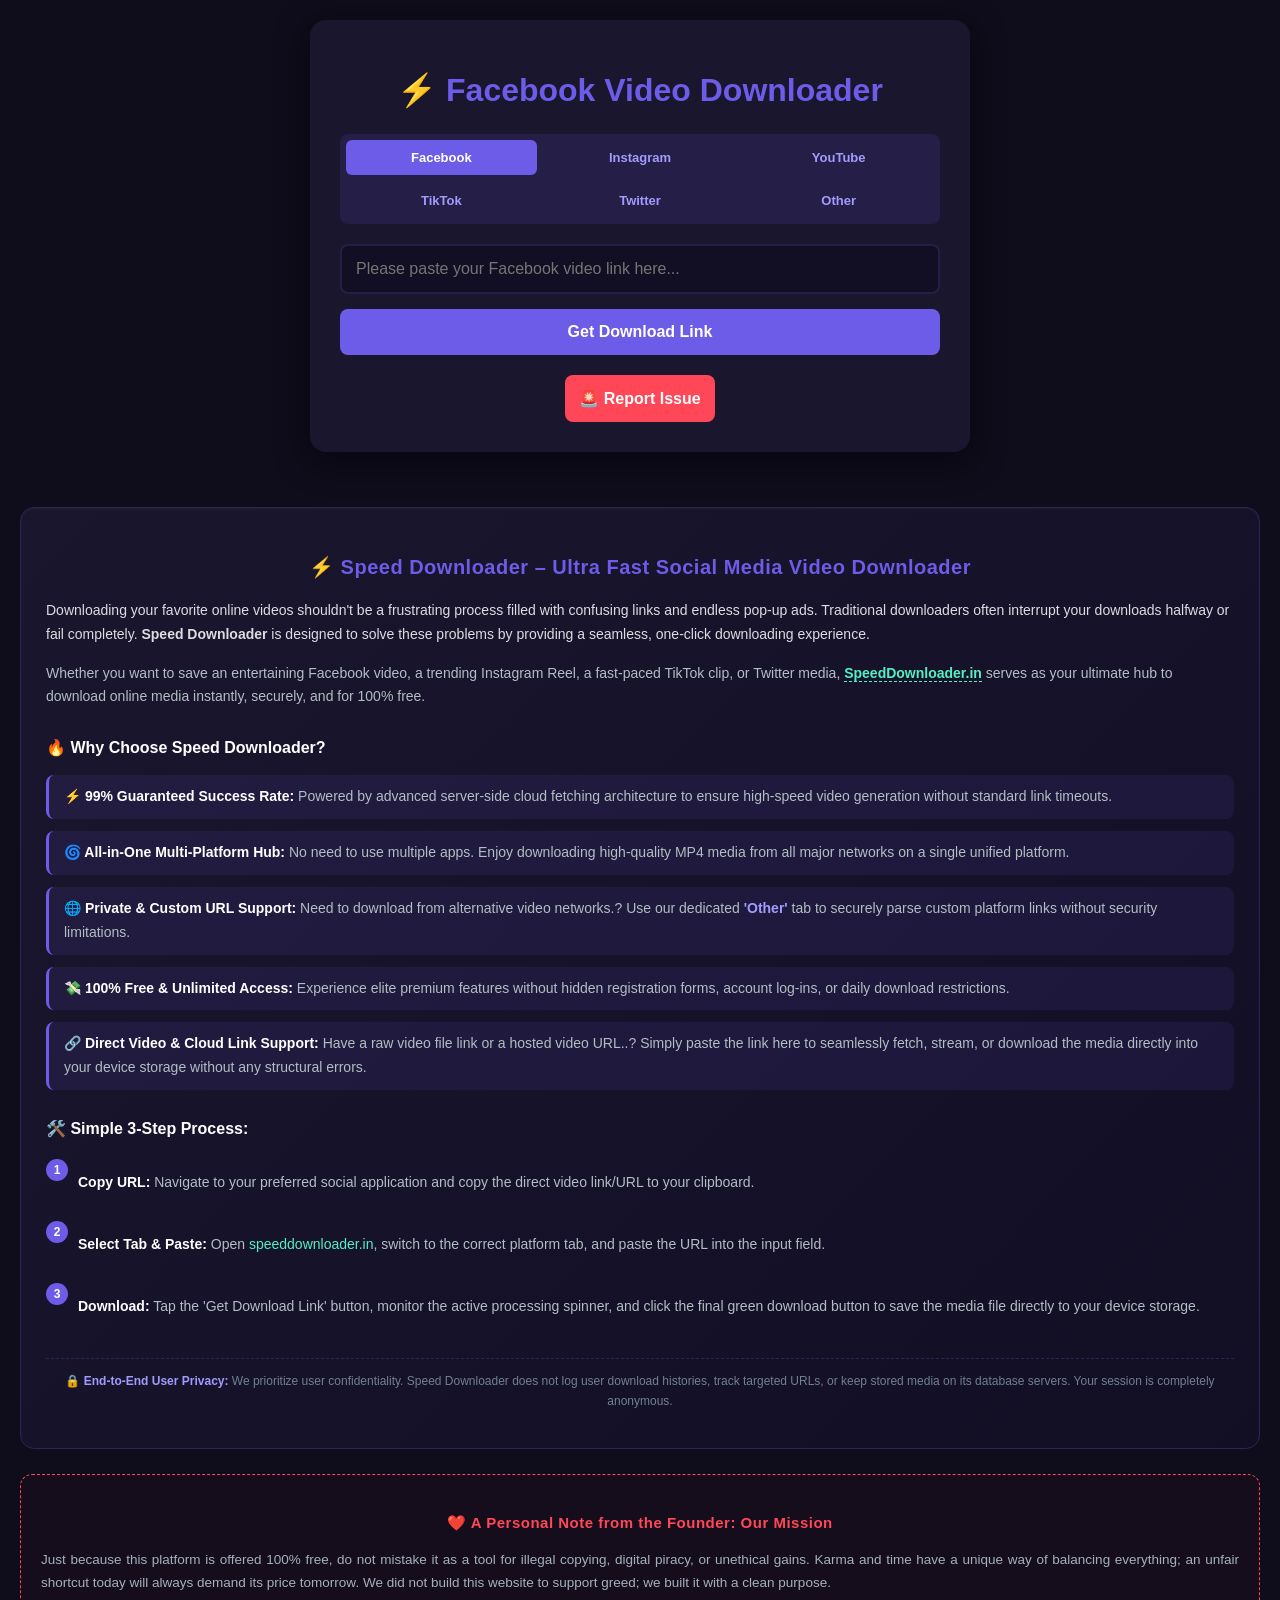
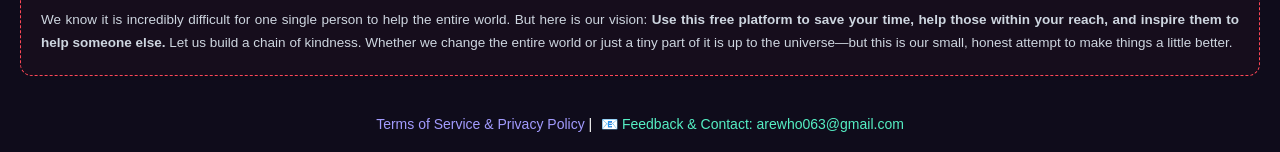
==== commit 9d4482e6: "Update index.html" ====
--- a/templates/index.html
+++ b/templates/index.html
@@ -2,314 +2,253 @@
 <html lang="en">
 <head>
     <meta charset="UTF-8">
+<div id="container-8464cbc9306efb36ad461c4d506aec82"></div>
+
+    <link rel="icon" type="image/png" href="{{ url_for('static', filename='favicon.png') }}">
     <meta name="viewport" content="width=device-width, initial-scale=1.0">
-    <title>⚡ SpeedDownloader - Ultra Fast Media Downloader</title>
-    <link rel="stylesheet" href="https://cdnjs.cloudflare.com/ajax/libs/font-awesome/6.4.2/css/all.min.css">
+    <title>⚡ SpeedDownloader - Fast & Smart</title>
     <style>
-        :root { 
-            --primary: #6c5ce7; 
-            --bg: #0b0914; 
-            --card: #151128; 
-            --text: #ffffff; 
-            --tab-bg: #1e183a; 
-        }
-        * {
+        :root {
+            --primary: #6c5ce7;
+            --bg: #0f0c1b;
+            --card: #1a162e;
+            --text: #ffffff;
+        }
+        body {
+            font-family: 'Segoe UI', Tahoma, Geneva, Verdana, sans-serif;
+            background-color: var(--bg);
+            color: var(--text);
+            margin: 0;
+            padding: 20px;
+            display: flex;
+            flex-direction: column;
+            align-items: center;
+            justify-content: center;
+            min-height: 100vh;
+        }
+        .container {
+            background: var(--card);
+            padding: 30px;
+            border-radius: 16px;
+            box-shadow: 0 8px 32px rgba(0, 0, 0, 0.5);
+            width: 100%;
+            max-width: 600px;
+            text-align: center;
+        }
+        h1 { color: var(--primary); margin-bottom: 25px; }
+        
+        /* Mobile Optimized Grid Tabs */
+        .tabs {
+            display: grid;
+            grid-template-columns: repeat(3, 1fr);
+            gap: 8px;
+            margin-bottom: 20px;
+            background: #251f47;
+            padding: 6px;
+            border-radius: 8px;
+        }
+        .tab-btn {
+            background: none;
+            border: none;
+            color: #a29bfe;
+            padding: 10px 5px;
+            cursor: pointer;
+            font-weight: bold;
+            font-size: 13px;
+            border-radius: 6px;
+            transition: 0.3s;
+            text-align: center;
+        }
+        .tab-btn.active {
+            background: var(--primary);
+            color: white;
+        }
+        
+        .input-group {
+            display: flex;
+            flex-direction: column;
+            gap: 15px;
+            margin-bottom: 20px;
+        }
+        input[type="text"] {
+            width: 100%;
+            padding: 14px;
+            border: 2px solid #251f47;
+            background: #120e24;
+            color: white;
+            border-radius: 8px;
+            font-size: 16px;
             box-sizing: border-box;
-            margin: 0;
-            padding: 0;
-            font-family: 'Segoe UI', Tahoma, Geneva, Verdana, sans-serif;
-        }
-        body { 
-            background-color: var(--bg); 
-            color: var(--text); 
-            margin: 0; 
-            padding: 20px; 
-            display: flex; 
-            flex-direction: column; 
-            align-items: center; 
-            min-height: 100vh; 
-        }
-        
-        .container { 
-            background: var(--card); 
-            padding: 30px; 
-            border-radius: 20px; 
-            width: 100%; 
-            max-width: 1300px; 
-            text-align: center; 
-            box-sizing: border-box;
-            box-shadow: 0 8px 25px rgba(0,0,0,0.3);
-            margin-bottom: 40px;
-        }
-
-        .site-logo { 
-            max-width: 280px; 
-            width: 100%; 
-            height: auto; 
-            margin-bottom: 25px; 
-            border-radius: 8px; 
-        }
-
-        .mode-container { 
-            display: flex; 
-            gap: 10px; 
-            margin-bottom: 20px; 
-            justify-content: center; 
-            flex-wrap: wrap; 
-        }
-        .btn-mode { 
-            flex: 1; 
-            max-width: 200px; 
-            padding: 12px; 
-            border: 2px solid var(--primary); 
-            background: transparent; 
-            color: white; 
-            border-radius: 10px; 
-            cursor: pointer; 
-            font-weight: bold; 
-            transition: 0.3s;
-        }
-        .btn-mode.active { 
-            background: var(--primary); 
-        }
-
-        .tabs { 
-            display: grid; 
-            grid-template-columns: repeat(6, 1fr); 
-            gap: 15px; 
-            margin: 25px 0; 
-            background: var(--tab-bg);
-            padding: 15px;
-            border-radius: 12px;
-        }
-
-        @media (max-width: 900px) {
-            .tabs { grid-template-columns: repeat(3, 1fr); }
-        }
-        @media (max-width: 550px) {
-            .tabs { grid-template-columns: repeat(2, 1fr); }
-        }
-
-        .tab-btn { 
-            background: #1e183a; 
-            border: none; 
-            color: #a29bfe; 
-            padding: 12px; 
-            cursor: pointer; 
-            border-radius: 8px; 
-            font-size: 14px; 
-            font-weight: 600; 
-            display: flex; 
-            align-items: center; 
-            justify-content: center; 
-            gap: 8px; 
-            transition: 0.3s;
-        }
-        .tab-btn.active { 
-            background: var(--primary); 
-            color: white; 
-        }
-
-        input[type="text"] { 
-            width: 100%; 
-            max-width: 800px; 
-            padding: 18px; 
-            border-radius: 10px; 
-            border: 1px solid #2b234d; 
-            background: #0e0b1d; 
-            color: white; 
-            margin-bottom: 20px; 
-            box-sizing: border-box; 
-            font-size: 16px;
-            outline: none;
         }
         input[type="text"]:focus {
             border-color: var(--primary);
-        }
-
-        .btn-download { 
-            width: 100%; 
-            max-width: 800px; 
-            padding: 18px; 
-            background: #00b894; 
-            color: white; 
-            border: none; 
-            border-radius: 10px; 
-            font-weight: bold; 
-            cursor: pointer; 
-            font-size: 16px; 
+            outline: none;
+        }
+        .btn {
+            background: var(--primary);
+            color: white;
+            border: none;
+            padding: 14px;
+            font-size: 16px;
+            font-weight: bold;
+            border-radius: 8px;
+            cursor: pointer;
             transition: 0.3s;
         }
-        .btn-download:hover {
-            background: #55efc4;
-        }
-
-        #loadingSpinner {
+        .btn:hover { background: #5649c1; }
+        
+        /* Loading Spinner CSS Animation */
+        .spinner {
             display: none;
-            margin: 20px auto;
-            border: 4px solid #2b234d;
-            border-top: 4px solid var(--primary);
-            border-radius: 50%;
+            margin: 15px auto;
             width: 40px;
             height: 40px;
-            animation: spin 1s linear infinite;
+            border: 4px solid rgba(255, 255, 255, 0.1);
+            border-radius: 50%;
+            border-top-color: var(--primary);
+            animation: spin 1s ease-in-out infinite;
         }
         @keyframes spin {
-            0% { transform: rotate(0deg); }
-            100% { transform: rotate(360deg); }
-        }
-
-        .about-section {
-            background: #151128;
-            border: 1px solid #2b234d;
-            padding: 35px;
-            border-radius: 16px;
-            text-align: left;
-            line-height: 1.7;
-            margin-top: 40px;
-            color: #dfe6e9;
-        }
-        .about-section h2, .about-section h3 {
-            color: #a29bfe;
-            margin-bottom: 15px;
-        }
-        .about-section p, .about-section li {
-            color: #b2bec3;
-            margin-bottom: 15px;
-        }
-        .about-section ul, .about-section ol {
-            padding-left: 20px;
-            margin-bottom: 20px;
-        }
-
-        footer {
-            text-align: center;
-            padding: 20px;
-            color: #636e72;
-            font-size: 14px;
-            border-top: 1px solid #1e183a;
-            width: 100%;
-            margin-top: auto;
-        }
-        footer a {
-            color: #a29bfe;
-            text-decoration: none;
-        }
+            to { transform: rotate(360deg); }
+        }
+
+        #status { margin-top: 15px; font-weight: bold; }
+        .footer-links { margin-top: 20px; font-size: 14px; }
+        .footer-links a { color: #a29bfe; text-decoration: none; }
+        .footer-links a.email-link { color: #55efc4; margin-left: 5px; }
     </style>
 </head>
 <body>
 
 <div class="container">
-    <img src="https://lh3.googleusercontent.com/d/122l5TR--Xp_I75VpFYf7Zw4-4gn8zCV4" class="site-logo" alt="SpeedDownloader Logo">
-
-    <div class="mode-container">
-        <button id="btnVideo" class="btn-mode active" onclick="setMode('video')">🎬 Video Downloader</button>
-        <button id="btnPhoto" class="btn-mode" onclick="setMode('photo')">📸 Photo Downloader</button>
-        
-        <div style="position: relative; display: inline-block; flex: 1; max-width: 200px;">
-            <span style="position: absolute; top: -8px; right: 5px; background: #ff7675; color: white; font-size: 10px; padding: 2px 6px; border-radius: 10px; font-weight: bold; z-index: 2;">Coming Soon</span>
-            <button class="btn-mode" disabled style="width: 100%; opacity: 0.6; cursor: not-allowed; background: #2d3436; color: #b2bec3;">🔒 Music</button>
+    <h1 id="mainTitle">⚡ Facebook Video Downloader</h1>
+    
+    <div class="tabs">
+        <button class="tab-btn active" onclick="switchTab('facebook')">Facebook</button>
+        <button class="tab-btn" onclick="switchTab('instagram')">Instagram</button>
+        <button class="tab-btn" onclick="switchTab('youtube')">YouTube</button>
+        <button class="tab-btn" onclick="switchTab('tiktok')">TikTok</button>
+        <button class="tab-btn" onclick="switchTab('twitter')">Twitter</button>
+        <button class="tab-btn" onclick="switchTab('other')">Other</button>
+    </div>
+
+    <div class="input-group">
+        <input type="text" id="videoUrl" placeholder="Please paste your Facebook video link here...">
+        <button class="btn" onclick="startDownload()">Get Download Link</button>
+    </div>
+
+
+    <button class="btn" onclick="openModal()" style="flex: 1; background: #ff4757;">🚨 Report Issue</button>
         </div>
-    </div>
-
-    <h1 id="mainTitle" style="font-size: 22px; color: #8c7ae6; margin-bottom: 20px;">Facebook Video Downloader</h1>
-
-    <div class="tabs">
-        <button class="tab-btn active" onclick="switchTab('facebook', this)"><i class="fab fa-facebook" style="color:#1877F2;"></i> Facebook</button>
-        <button class="tab-btn" onclick="switchTab('instagram', this)"><i class="fab fa-instagram" style="color:#E4405F;"></i> Instagram</button>
-        <button class="tab-btn" onclick="switchTab('youtube', this)"><i class="fab fa-youtube" style="color:#FF0000;"></i> YouTube</button>
-        <button class="tab-btn" onclick="switchTab('tiktok', this)"><i class="fab fa-tiktok" style="color:#ffffff;"></i> TikTok</button>
-        <button class="tab-btn" onclick="switchTab('twitter', this)"><i class="fab fa-twitter" style="color:#1DA1F2;"></i> X / Twitter</button>
-        <button class="tab-btn" onclick="switchTab('other', this)"><i class="fa fa-globe" style="color:#a29bfe;"></i> Other</button>
-    </div>
-
-    <input type="text" id="videoUrl" placeholder="Paste your Facebook video link here...">
-    <button class="btn-download" onclick="startDownload()">Start Download</button>
-
-    <div id="loadingSpinner"></div>
-    <div id="status" style="margin-top:20px; font-weight:bold;"></div>
-
-    <!-- Complete Information & Founder Section -->
-    <div class="about-section">
-        <h2 style="border-bottom: 2px solid var(--primary); padding-bottom: 8px; display: flex; align-items: center; gap: 10px;">
-            <i class="fas fa-bolt" style="color: #f1c40f;"></i> Speed Downloader – Ultra Fast Social Media Video & Photo Downloader
-        </h2>
-        
-        <p>
-            Downloading your favorite online media shouldn't be a frustrating process filled with confusing links and endless pop-up ads. Traditional downloaders often interrupt your downloads halfway or fail completely. Speed Downloader is designed to solve these problems by providing a seamless, fast-speed experience.
-        </p>
-        <p>
-            Whether you want to save an entertaining Facebook video, a trending Instagram Reel, a high-resolution photo/thumbnail, or Twitter media, <strong>SpeedDownloader.in</strong> serves as your ultimate hub to download online content instantly, securely, and for 100% free.
-        </p>
-
-        <h3>🔥 Why Choose Speed Downloader?</h3>
-        <ul>
-            <li><strong>99% Guaranteed Success Rate:</strong> Powered by advanced server-side cloud fetching architecture to ensure high-speed generation without standard link timeouts.</li>
-            <li><strong>All-in-One Multi-Platform Hub:</strong> Enjoy downloading high-quality MP4 videos and high-definition photos from all major networks on a single unified platform.</li>
-            <li><strong>Dedicated Photo Downloading:</strong> Quickly extract and save stunning thumbnails or full-resolution photo posts directly with our dedicated photo mode.</li>
-            <li><strong>100% Free & Unlimited Access:</strong> Experience elite premium features without hidden registration forms, account log-ins, or daily download restrictions.</li>
+
+    <!-- Loading Spinner Element -->
+    <div id="loadingSpinner" class="spinner"></div>
+    <div id="status"></div>
+
+    <!-- 🚀 Premium SEO Content Section Start 🚀 -->
+    <div style="margin-top: 40px; text-align: left; background: linear-gradient(135deg, #1a162e 0%, #120e24 100%); padding: 25px; border-radius: 14px; border: 1px solid #2b2554; line-height: 1.7; font-size: 14px; color: #b2bec3; box-shadow: inset 0 1px 3px rgba(255,255,255,0.05);">
+        
+        <h2 style="color: var(--primary); font-size: 20px; margin-bottom: 15px; text-align: center; font-weight: 700; letter-spacing: 0.5px;">⚡ Speed Downloader – Ultra Fast Social Media Video Downloader</h2>
+        
+        <p style="margin-bottom: 15px; color: #dcdde1;">
+            Downloading your favorite online videos shouldn't be a frustrating process filled with confusing links and endless pop-up ads. Traditional downloaders often interrupt your downloads halfway or fail completely. <strong>Speed Downloader</strong> is designed to solve these problems by providing a seamless, one-click downloading experience.
+        </p>
+        
+        <p style="margin-bottom: 25px;">
+            Whether you want to save an entertaining Facebook video, a trending Instagram Reel, a fast-paced TikTok clip, or Twitter media, <a href="https://speeddownloader.in/" style="color: #55efc4; text-decoration: none; font-weight: bold; border-bottom: 1px dashed #55efc4;">SpeedDownloader.in</a> serves as your ultimate hub to download online media instantly, securely, and for 100% free.
+        </p>
+
+        <h3 style="color: #ffffff; font-size: 16px; margin-bottom: 12px; font-weight: 600; display: flex; align-items: center; gap: 8px;">🔥 Why Choose Speed Downloader?</h3>
+        <ul style="list-style: none; margin-bottom: 25px; display: flex; flex-direction: column; gap: 12px; padding: 0;">
+            <li style="background: rgba(108, 92, 231, 0.1); padding: 10px 15px; border-radius: 8px; border-left: 3px solid var(--primary);">
+                <strong style="color: #ffffff;">⚡ 99% Guaranteed Success Rate:</strong> Powered by advanced server-side cloud fetching architecture to ensure high-speed video generation without standard link timeouts.
+            </li>
+            <li style="background: rgba(108, 92, 231, 0.1); padding: 10px 15px; border-radius: 8px; border-left: 3px solid var(--primary);">
+                <strong style="color: #ffffff;">🌀 All-in-One Multi-Platform Hub:</strong> No need to use multiple apps. Enjoy downloading high-quality MP4 media from all major networks on a single unified platform.
+            </li>
+            <li style="background: rgba(108, 92, 231, 0.1); padding: 10px 15px; border-radius: 8px; border-left: 3px solid var(--primary);">
+                <strong style="color: #ffffff;">🌐 Private & Custom URL Support:</strong> Need to download from alternative video networks.? Use our dedicated <span style="color: #a29bfe; font-weight: bold;">'Other'</span> tab to securely parse custom platform links without security limitations.
+            </li>
+            <li style="background: rgba(108, 92, 231, 0.1); padding: 10px 15px; border-radius: 8px; border-left: 3px solid var(--primary);">
+                <strong style="color: #ffffff;">💸 100% Free & Unlimited Access:</strong> Experience elite premium features without hidden registration forms, account log-ins, or daily download restrictions.
+            </li>
+            <li style="background: rgba(108, 92, 231, 0.1); padding: 10px 15px; border-radius: 8px; border-left: 3px solid var(--primary);">
+                <strong style="color: #ffffff;">🔗 Direct Video & Cloud Link Support:</strong> Have a raw video file link or a hosted video URL..? Simply paste the link here to seamlessly fetch, stream, or download the media directly into your device storage without any structural errors.
+            </li>
         </ul>
 
-        <h3>🚀 Upcoming Features & Announcements</h3>
-        <p>We are constantly working to improve your experience! Stay tuned for these exciting tools launching in the coming days:</p>
-        <ul>
-            <li>🎵 <strong>Music / Audio Downloader:</strong> Extract pure audio tracks directly from videos.</li>
-            <li>📐 <strong>Video Resizer:</strong> Easily adjust and compress video dimensions for different social platforms.</li>
-            <li>🎞️ <strong>GIF Downloader:</strong> Convert and download your favorite video moments into animated GIFs instantly.</li>
-        </ul>
-
-        <h3>🛠️ Simple 3-Step Process:</h3>
-        <ol>
-            <li><strong>Copy URL:</strong> Navigate to your preferred social application and copy the direct link to your clipboard.</li>
-            <li><strong>Select Tab & Paste:</strong> Open speeddownloader.in, choose Video or Photo mode, and paste the URL.</li>
-            <li><strong>Download:</strong> Tap 'Start Download', monitor the processing state, and click the download button to save it.</li>
-        </ol>
-
-        <h3>❤️ A Personal Note from the Founder: Our Mission</h3>
-        <p style="font-style: italic;">
-            "Just because this platform is offered 100% free, do not mistake it as a tool for illegal copying, digital piracy, or unethical gains. Karma and time have a unique way of balancing everything; an unfair shortcut today will always demand its price tomorrow. We did not build this website to support greed; we built it with a clean purpose."
-        </p>
-        <p>
-            We know it is incredibly difficult for one single person to help the entire world. But here is our vision: Use this free platform to save your time, help those within your reach, and inspire them to help someone else. Let us build a chain of kindness. Whether we change the entire world or just a tiny part of it is up to the universe—but this is our small, honest attempt to make things a little better.
-        </p>
-    </div>
-</div>
-
-<footer>
-    <div style="border-top: 1px solid #2b234d; padding-top: 15px; text-align: center; font-size: 14px; margin-bottom: 15px;">
-        <a href="/founder" style="color: #a29bfe; text-decoration: none; margin-right: 15px;">Founder's Mission</a> | 
-        <a href="/terms" style="color: #a29bfe; text-decoration: none; margin-right: 15px;">Terms of Service & Privacy Policy</a> | 
-        <span>📧 Feedback & Contact: <a href="mailto:arewho063@gmail.com" style="color: #a29bfe; text-decoration: none;">arewho063@gmail.com</a></span>
-    </div>
-    <p>&copy; 2026 Speed Downloader. All rights reserved.</p>
-</footer>
+        <h3 style="color: #ffffff; font-size: 16px; margin-bottom: 15px; font-weight: 600;">🛠️ Simple 3-Step Process:</h3>
+        <div style="display: flex; flex-direction: column; gap: 10px; margin-bottom: 25px;">
+            <div style="display: flex; align-items: flex-start; gap: 10px;">
+                <span style="background: var(--primary); color: white; border-radius: 50%; width: 22px; height: 22px; display: flex; align-items: center; justify-content: center; font-size: 12px; font-weight: bold; flex-shrink: 0; margin-top: 2px;">1</span>
+                <p><strong style="color: #ffffff;">Copy URL:</strong> Navigate to your preferred social application and copy the direct video link/URL to your clipboard.</p>
+            </div>
+            <div style="display: flex; align-items: flex-start; gap: 10px;">
+                <span style="background: var(--primary); color: white; border-radius: 50%; width: 22px; height: 22px; display: flex; align-items: center; justify-content: center; font-size: 12px; font-weight: bold; flex-shrink: 0; margin-top: 2px;">2</span>
+                <p><strong style="color: #ffffff;">Select Tab & Paste:</strong> Open <a href="https://speeddownloader.in/" style="color: #55efc4; text-decoration: none;">speeddownloader.in</a>, switch to the correct platform tab, and paste the URL into the input field.</p>
+            </div>
+            <div style="display: flex; align-items: flex-start; gap: 10px;">
+                <span style="background: var(--primary); color: white; border-radius: 50%; width: 22px; height: 22px; display: flex; align-items: center; justify-content: center; font-size: 12px; font-weight: bold; flex-shrink: 0; margin-top: 2px;">3</span>
+                <p><strong style="color: #ffffff;">Download:</strong> Tap the 'Get Download Link' button, monitor the active processing spinner, and click the final green download button to save the media file directly to your device storage.</p>
+            </div>
+        </div>
+
+        <p style="font-size: 12px; color: #718093; border-top: 1px dashed #2b2554; padding-top: 12px; text-align: center;">
+            🔒 <strong style="color: #a29bfe;">End-to-End User Privacy:</strong> We prioritize user confidentiality. Speed Downloader does not log user download histories, track targeted URLs, or keep stored media on its database servers. Your session is completely anonymous.
+        </p>
+    </div>
+    <!-- 🚀 Premium SEO Content Section End 🚀 -->
+     <!-- 🌟 Special Founder's Mission Note Start 🌟 -->
+    <div style="margin-top: 25px; text-align: left; background: rgba(255, 76, 76, 0.03); padding: 20px; border-radius: 12px; border: 1px dashed #ff4757; line-height: 1.7; font-size: 13.5px; color: #a4b0be;">
+        
+        <h3 style="color: #ff4757; font-size: 15px; margin-bottom: 12px; font-weight: 600; text-align: center; letter-spacing: 0.5px; display: flex; align-items: center; justify-content: center; gap: 8px;">
+            ❤️ A Personal Note from the Founder: Our Mission
+        </h3>
+        
+        <p style="margin-bottom: 12px; text-align: justify;">
+            Just because this platform is offered 100% free, do not mistake it as a tool for illegal copying, digital piracy, or unethical gains. Karma and time have a unique way of balancing everything; an unfair shortcut today will always demand its price tomorrow. We did not build this website to support greed; we built it with a clean purpose.
+        </p>
+        
+        <p style="margin-bottom: 0; text-align: justify; color: #ced6e0;">
+            We know it is incredibly difficult for one single person to help the entire world. But here is our vision: <strong>Use this free platform to save your time, help those within your reach, and inspire them to help someone else.</strong> Let us build a chain of kindness. Whether we change the entire world or just a tiny part of it is up to the universe—but this is our small, honest attempt to make things a little better.
+        </p>
+
+    </div>
+    <!-- 🌟 Special Founder's Mission Note End 🌟 -->
+
+    <div class="footer-links">
+
+    <!-- Cleaner Terms & Contact Link Footer Section -->
+    <div class="footer-links">
+        <a href="/terms">Terms of Service & Privacy Policy</a> | 
+        <a href="mailto:arewho063@gmail.com" class="email-link">📧 Feedback & Contact: arewho063@gmail.com</a>
+    </div>
+
+</div> <!-- Container End -->
 
 <script>
-    let selectedMode = 'video';
     let currentPlatform = 'facebook';
 
-    function setMode(mode) {
-        selectedMode = mode;
-        document.getElementById('btnVideo').classList.toggle('active', mode === 'video');
-        document.getElementById('btnPhoto').classList.toggle('active', mode === 'photo');
-        updateTitleAndPlaceholder();
-    }
-
-    function switchTab(p, e) {
-        currentPlatform = p;
-        document.querySelectorAll('.tab-btn').forEach(b => b.classList.remove('active'));
-        e.classList.add('active');
-        updateTitleAndPlaceholder();
-    }
-
-    function updateTitleAndPlaceholder() {
-        const platformName = currentPlatform.charAt(0).toUpperCase() + currentPlatform.slice(1);
-        const modeName = selectedMode.charAt(0).toUpperCase() + selectedMode.slice(1);
-        
-        document.getElementById('mainTitle').innerText = `⚡ ${platformName} ${modeName} Downloader`;
-        
-        const inputField = document.getElementById('videoUrl');
-        inputField.placeholder = `Paste your ${platformName} ${selectedMode} link here...`;
+    function switchTab(platform) {
+        currentPlatform = platform;
+        
+        document.querySelectorAll('.tab-btn').forEach(btn => btn.classList.remove('active'));
+        if(event && event.target) {
+            event.target.classList.add('active');
+        }
+        
+        const mainTitle = document.getElementById('mainTitle');
+        const urlInput = document.getElementById('videoUrl');
+        const statusDiv = document.getElementById('status');
+        const spinner = document.getElementById('loadingSpinner');
+        
+        spinner.style.display = "none";
+        statusDiv.innerHTML = "";
+        urlInput.value = "";
+        
+        let displayPlatform = platform.charAt(0).toUpperCase() + platform.slice(1);
+        mainTitle.innerText = `⚡ ${displayPlatform} Video Downloader`;
+        urlInput.placeholder = `Please paste your ${displayPlatform} video link here...`;
     }
 
     async function startDownload() {
@@ -318,52 +257,80 @@
         const spinner = document.getElementById('loadingSpinner');
         
         if (!urlInput) {
-            statusDiv.innerHTML = "<p style='color: #ff7675; margin-top: 15px;'>URL cannot be empty!</p>";
+            statusDiv.innerHTML = "<p style='color: #ff7675;'>URL cannot be empty!</p>";
             return;
         }
 
-        statusDiv.innerHTML = "<div style='color: #a29bfe; font-weight: bold; margin: 15px 0;'>⏳ Downloading / Processing, Please wait...</div>";
-        if (spinner) spinner.style.display = "block";
+        statusDiv.innerHTML = "";
+        spinner.style.display = "block";
 
         try {
             const formData = new FormData();
             formData.append('url', urlInput);
-            formData.append('type', selectedMode);
-            formData.append('platform', currentPlatform);
 
             const response = await fetch('/get_download_link', {
                 method: 'POST',
                 body: formData
             });
 
-            const textResponse = await response.text();
-            if (spinner) spinner.style.display = "none";
-
-            let data;
-            try {
-                data = JSON.parse(textResponse);
-            } catch (err) {
-                statusDiv.innerHTML = `<p style='color: #ff7675; margin-top: 15px;'>Server Raw Response: ${textResponse}</p>`;
-                return;
-            }
+            const data = await response.json();
+            spinner.style.display = "none";
 
             if (data.success && data.download_url) {
-                const btnColor = selectedMode === 'video' ? '#00b894' : '#0984e3';
-                const btnLabel = selectedMode === 'video' ? 'Click Here to Download Video' : 'Click Here to Download Photo';
-
                 statusDiv.innerHTML = `
-                    <p style='color: #00b894; margin: 15px 0 10px 0; font-weight: bold;'>Success: ${data.title || 'Media'}</p>
+                    <p style='color: #2ecc71; margin-bottom: 10px;'>Success: ${data.title}</p>
                     <a href="${data.download_url}" target="_blank" rel="noopener noreferrer">
-                        <button class="btn-download" style="background: ${btnColor}; width: 100%; max-width: 800px;">${btnLabel}</button>
+                        <button class="btn" style="background: #2ecc71; width: 100%;">Click Here to Download Video</button>
                     </a>`;
             } else {
-                statusDiv.innerHTML = `<p style='color: #ff7675; margin-top: 15px;'>Error: ${data.error || 'This link is not supported.'}</p>`;
+                statusDiv.innerHTML = "<p style='color: #ff7675;'>❌ This link is not supported, Please try again other links.</p>";
             }
-       } catch (error) {
-            if (spinner) spinner.style.display = "none";
-            statusDiv.innerHTML = `<p style='color: #ff7675; margin-top: 15px;'>❌ This link is not supported, Please try again other links.</p>`;
+        } catch (error) {
+            spinner.style.display = "none";
+            statusDiv.innerHTML = "<p style='color: #ff7675;'>❌ This link is not working. Please try again after some time or try other social media links.</p>";
         }
     }
+</script>
+
+
+<div id="complaintModal" style="display: none; position: fixed; top: 0; left: 0; width: 100%; height: 100%; background: rgba(0,0,0,0.8); justify-content: center; align-items: center; z-index: 1000;">
+    <div style="background: #1a162e; padding: 25px; border-radius: 12px; width: 90%; max-width: 450px; text-align: left; border: 1px solid #2b2554; position: relative;">
+        <span onclick="closeModal()" style="position: absolute; right: 15px; top: 15px; color: #aaa; font-size: 20px; font-weight: bold; cursor: pointer;">&times;</span>
+        <h3 style="color: #ff4757; margin-bottom: 15px;">🚨 Submit a Complaint</h3>
+        
+        <form action="https://formspree.io/f/xjgnvgrn" method="POST">
+            <label style="font-size: 13px; color: #a29bfe;">Select Issue Type:</label>
+            <select name="issue_type" style="width: 100%; padding: 10px; margin: 5px 0 15px 0; background: #120e24; color: white; border: 1px solid #251f47; border-radius: 6px;" required>
+                <option value="Video Not Downloading">Video Not Downloading</option>
+                <option value="Audio / Sound Missing">Audio / Sound Missing</option>
+                <option value="Invalid Link Error">Invalid Link Error</option>
+                <option value="Other Problem">Other Problem</option>
+            </select>
+
+            <label style="font-size: 13px; color: #a29bfe;">Video URL (Failed Link):</label>
+            <input type="text" name="video_url" id="modalVideoUrl" placeholder="Paste the video link..." style="width: 100%; padding: 10px; margin: 5px 0 15px 0; background: #120e24; color: white; border: 1px solid #251f47; border-radius: 6px;" required>
+
+            <label style="font-size: 13px; color: #a29bfe;">Your Message / Feedback:</label>
+            <textarea name="message" rows="3" placeholder="Explain what went wrong..." style="width: 100%; padding: 10px; margin: 5px 0 20px 0; background: #120e24; color: white; border: 1px solid #251f47; border-radius: 6px;" required></textarea>
+
+            <button type="submit" style="width: 100%; background: #ff4757; color: white; border: none; padding: 12px; font-size: 15px; font-weight: bold; border-radius: 8px; cursor: pointer;">Submit Complaint</button>
+        </form>
+    </div>
+</div>
+
+<script>
+    function openModal() {
+        document.getElementById('complaintModal').style.display = 'flex';
+        const mainUrl = document.getElementById('videoUrl').value;
+        if(mainUrl) {
+            document.getElementById('modalVideoUrl').value = mainUrl;
+        }
+    }
+
+    function closeModal() {
+        document.getElementById('complaintModal').style.display = 'none';
+    }
+</script>
 </script>
 </body>
 </html>
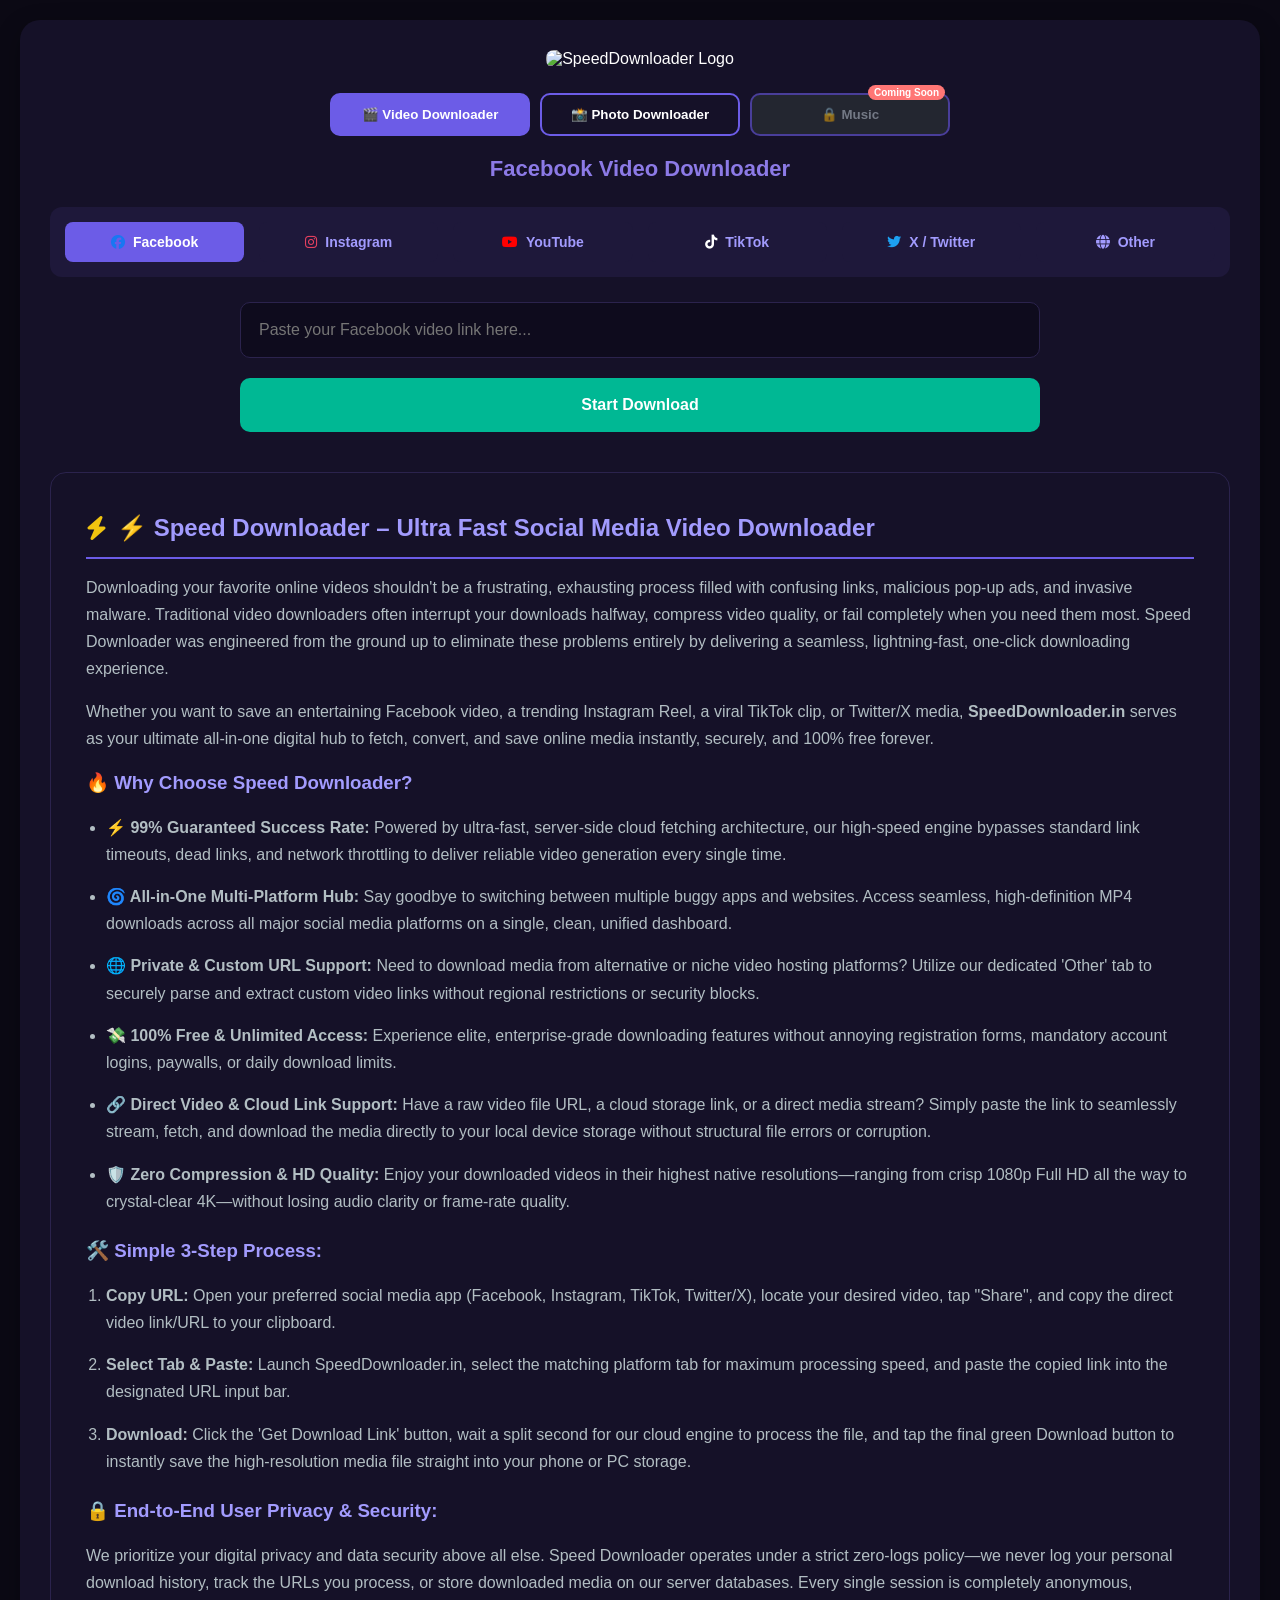
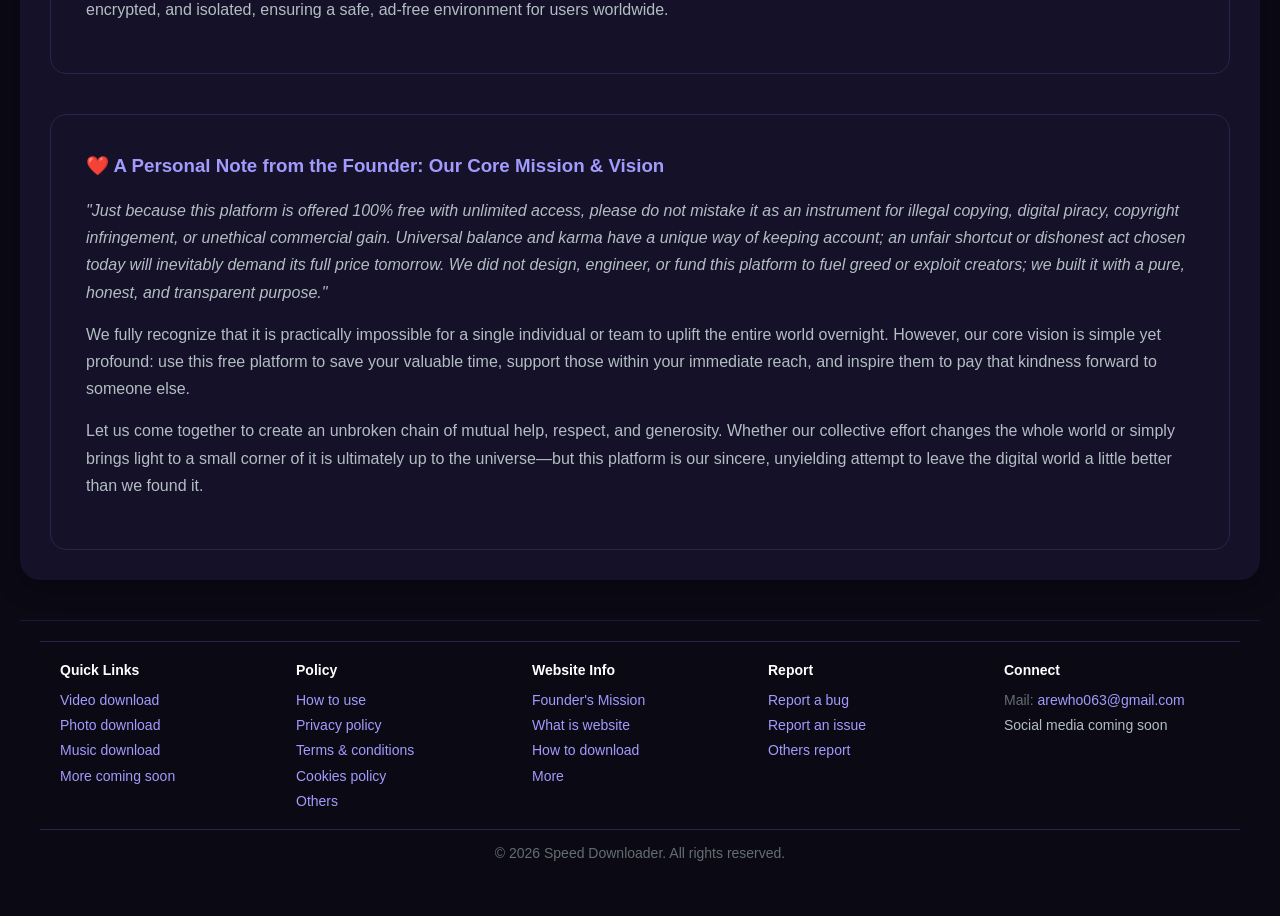
==== commit 55e9cd0b: "Update index.html" ====
--- a/templates/index.html
+++ b/templates/index.html
@@ -2,253 +2,466 @@
 <html lang="en">
 <head>
     <meta charset="UTF-8">
-<div id="container-8464cbc9306efb36ad461c4d506aec82"></div>
-
-    <link rel="icon" type="image/png" href="{{ url_for('static', filename='favicon.png') }}">
     <meta name="viewport" content="width=device-width, initial-scale=1.0">
-    <title>⚡ SpeedDownloader - Fast & Smart</title>
+    <title>⚡ SpeedDownloader - Ultra Fast Media Downloader</title>
+    <link rel="stylesheet" href="https://cdnjs.cloudflare.com/ajax/libs/font-awesome/6.4.2/css/all.min.css">
     <style>
-        :root {
-            --primary: #6c5ce7;
-            --bg: #0f0c1b;
-            --card: #1a162e;
-            --text: #ffffff;
-        }
-        body {
+        :root { 
+            --primary: #6c5ce7; 
+            --bg: #0b0914; 
+            --card: #151128; 
+            --text: #ffffff; 
+            --tab-bg: #1e183a; 
+        }
+        * {
+            box-sizing: border-box;
+            margin: 0;
+            padding: 0;
             font-family: 'Segoe UI', Tahoma, Geneva, Verdana, sans-serif;
-            background-color: var(--bg);
-            color: var(--text);
-            margin: 0;
-            padding: 20px;
-            display: flex;
-            flex-direction: column;
-            align-items: center;
-            justify-content: center;
-            min-height: 100vh;
-        }
-        .container {
-            background: var(--card);
-            padding: 30px;
-            border-radius: 16px;
-            box-shadow: 0 8px 32px rgba(0, 0, 0, 0.5);
-            width: 100%;
-            max-width: 600px;
-            text-align: center;
-        }
-        h1 { color: var(--primary); margin-bottom: 25px; }
-        
-        /* Mobile Optimized Grid Tabs */
-        .tabs {
-            display: grid;
-            grid-template-columns: repeat(3, 1fr);
-            gap: 8px;
-            margin-bottom: 20px;
-            background: #251f47;
-            padding: 6px;
-            border-radius: 8px;
-        }
-        .tab-btn {
-            background: none;
-            border: none;
-            color: #a29bfe;
-            padding: 10px 5px;
-            cursor: pointer;
-            font-weight: bold;
-            font-size: 13px;
-            border-radius: 6px;
+        }
+        body { 
+            background-color: var(--bg); 
+            color: var(--text); 
+            margin: 0; 
+            padding: 20px; 
+            display: flex; 
+            flex-direction: column; 
+            align-items: center; 
+            min-height: 100vh; 
+        }
+        
+        .container { 
+            background: var(--card); 
+            padding: 30px; 
+            border-radius: 20px; 
+            width: 100%; 
+            max-width: 1300px; 
+            text-align: center; 
+            box-sizing: border-box;
+            box-shadow: 0 8px 25px rgba(0,0,0,0.3);
+            margin-bottom: 40px;
+        }
+
+        .site-logo { 
+            max-width: 280px; 
+            width: 100%; 
+            height: auto; 
+            margin-bottom: 25px; 
+            border-radius: 8px; 
+        }
+
+        .mode-container { 
+            display: flex; 
+            gap: 10px; 
+            margin-bottom: 20px; 
+            justify-content: center; 
+            flex-wrap: wrap; 
+        }
+        .btn-mode { 
+            flex: 1; 
+            max-width: 200px; 
+            padding: 12px; 
+            border: 2px solid var(--primary); 
+            background: transparent; 
+            color: white; 
+            border-radius: 10px; 
+            cursor: pointer; 
+            font-weight: bold; 
             transition: 0.3s;
-            text-align: center;
-        }
-        .tab-btn.active {
-            background: var(--primary);
-            color: white;
-        }
-        
-        .input-group {
-            display: flex;
-            flex-direction: column;
-            gap: 15px;
-            margin-bottom: 20px;
-        }
-        input[type="text"] {
-            width: 100%;
-            padding: 14px;
-            border: 2px solid #251f47;
-            background: #120e24;
-            color: white;
-            border-radius: 8px;
+        }
+        .btn-mode.active { 
+            background: var(--primary); 
+        }
+
+        .tabs { 
+            display: grid; 
+            grid-template-columns: repeat(6, 1fr); 
+            gap: 15px; 
+            margin: 25px 0; 
+            background: var(--tab-bg);
+            padding: 15px;
+            border-radius: 12px;
+        }
+
+        @media (max-width: 900px) {
+            .tabs { grid-template-columns: repeat(3, 1fr); }
+        }
+        @media (max-width: 550px) {
+            .tabs { grid-template-columns: repeat(2, 1fr); }
+        }
+
+        .tab-btn { 
+            background: #1e183a; 
+            border: none; 
+            color: #a29bfe; 
+            padding: 12px; 
+            cursor: pointer; 
+            border-radius: 8px; 
+            font-size: 14px; 
+            font-weight: 600; 
+            display: flex; 
+            align-items: center; 
+            justify-content: center; 
+            gap: 8px; 
+            transition: 0.3s;
+        }
+        .tab-btn.active { 
+            background: var(--primary); 
+            color: white; 
+        }
+
+        input[type="text"] { 
+            width: 100%; 
+            max-width: 800px; 
+            padding: 18px; 
+            border-radius: 10px; 
+            border: 1px solid #2b234d; 
+            background: #0e0b1d; 
+            color: white; 
+            margin-bottom: 20px; 
+            box-sizing: border-box; 
             font-size: 16px;
-            box-sizing: border-box;
+            outline: none;
         }
         input[type="text"]:focus {
             border-color: var(--primary);
-            outline: none;
-        }
-        .btn {
-            background: var(--primary);
-            color: white;
-            border: none;
-            padding: 14px;
-            font-size: 16px;
-            font-weight: bold;
-            border-radius: 8px;
-            cursor: pointer;
+        }
+
+        .btn-download { 
+            width: 100%; 
+            max-width: 800px; 
+            padding: 18px; 
+            background: #00b894; 
+            color: white; 
+            border: none; 
+            border-radius: 10px; 
+            font-weight: bold; 
+            cursor: pointer; 
+            font-size: 16px; 
             transition: 0.3s;
         }
-        .btn:hover { background: #5649c1; }
-        
-        /* Loading Spinner CSS Animation */
-        .spinner {
+        .btn-download:hover {
+            background: #55efc4;
+        }
+
+        #loadingSpinner {
             display: none;
-            margin: 15px auto;
+            margin: 20px auto;
+            border: 4px solid #2b234d;
+            border-top: 4px solid var(--primary);
+            border-radius: 50%;
             width: 40px;
             height: 40px;
-            border: 4px solid rgba(255, 255, 255, 0.1);
-            border-radius: 50%;
-            border-top-color: var(--primary);
-            animation: spin 1s ease-in-out infinite;
+            animation: spin 1s linear infinite;
         }
         @keyframes spin {
-            to { transform: rotate(360deg); }
-        }
-
-        #status { margin-top: 15px; font-weight: bold; }
-        .footer-links { margin-top: 20px; font-size: 14px; }
-        .footer-links a { color: #a29bfe; text-decoration: none; }
-        .footer-links a.email-link { color: #55efc4; margin-left: 5px; }
+            0% { transform: rotate(0deg); }
+            100% { transform: rotate(360deg); }
+        }
+
+        .about-section {
+            background: #151128;
+            border: 1px solid #2b234d;
+            padding: 35px;
+            border-radius: 16px;
+            text-align: left;
+            line-height: 1.7;
+            margin-top: 40px;
+            color: #dfe6e9;
+        }
+        .about-section h2, .about-section h3 {
+            color: #a29bfe;
+            margin-bottom: 15px;
+        }
+        .about-section p, .about-section li {
+            color: #b2bec3;
+            margin-bottom: 15px;
+        }
+        .about-section ul, .about-section ol {
+            padding-left: 20px;
+            margin-bottom: 20px;
+        }
+
+        footer {
+            text-align: center;
+            padding: 20px;
+            color: #636e72;
+            font-size: 14px;
+            border-top: 1px solid #1e183a;
+            width: 100%;
+            margin-top: auto;
+        }
+        footer a {
+            color: #a29bfe;
+            text-decoration: none;
+        }
     </style>
 </head>
 <body>
 
 <div class="container">
-    <h1 id="mainTitle">⚡ Facebook Video Downloader</h1>
-    
+    <img src="https://lh3.googleusercontent.com/d/122l5TR--Xp_I75VpFYf7Zw4-4gn8zCV4" class="site-logo" alt="SpeedDownloader Logo">
+
+    <div class="mode-container">
+        <button id="btnVideo" class="btn-mode active" onclick="setMode('video')">🎬 Video Downloader</button>
+        <button id="btnPhoto" class="btn-mode" onclick="setMode('photo')">📸 Photo Downloader</button>
+        
+        <div style="position: relative; display: inline-block; flex: 1; max-width: 200px;">
+            <span style="position: absolute; top: -8px; right: 5px; background: #ff7675; color: white; font-size: 10px; padding: 2px 6px; border-radius: 10px; font-weight: bold; z-index: 2;">Coming Soon</span>
+            <button class="btn-mode" disabled style="width: 100%; opacity: 0.6; cursor: not-allowed; background: #2d3436; color: #b2bec3;">🔒 Music</button>
+        </div>
+    </div>
+
+    <h1 id="mainTitle" style="font-size: 22px; color: #8c7ae6; margin-bottom: 20px;">Facebook Video Downloader</h1>
+
     <div class="tabs">
-        <button class="tab-btn active" onclick="switchTab('facebook')">Facebook</button>
-        <button class="tab-btn" onclick="switchTab('instagram')">Instagram</button>
-        <button class="tab-btn" onclick="switchTab('youtube')">YouTube</button>
-        <button class="tab-btn" onclick="switchTab('tiktok')">TikTok</button>
-        <button class="tab-btn" onclick="switchTab('twitter')">Twitter</button>
-        <button class="tab-btn" onclick="switchTab('other')">Other</button>
-    </div>
-
-    <div class="input-group">
-        <input type="text" id="videoUrl" placeholder="Please paste your Facebook video link here...">
-        <button class="btn" onclick="startDownload()">Get Download Link</button>
-    </div>
-
-
-    <button class="btn" onclick="openModal()" style="flex: 1; background: #ff4757;">🚨 Report Issue</button>
+        <button class="tab-btn active" onclick="switchTab('facebook', this)"><i class="fab fa-facebook" style="color:#1877F2;"></i> Facebook</button>
+        <button class="tab-btn" onclick="switchTab('instagram', this)"><i class="fab fa-instagram" style="color:#E4405F;"></i> Instagram</button>
+        <button class="tab-btn" onclick="switchTab('youtube', this)"><i class="fab fa-youtube" style="color:#FF0000;"></i> YouTube</button>
+        <button class="tab-btn" onclick="switchTab('tiktok', this)"><i class="fab fa-tiktok" style="color:#ffffff;"></i> TikTok</button>
+        <button class="tab-btn" onclick="switchTab('twitter', this)"><i class="fab fa-twitter" style="color:#1DA1F2;"></i> X / Twitter</button>
+        <button class="tab-btn" onclick="switchTab('other', this)"><i class="fa fa-globe" style="color:#a29bfe;"></i> Other</button>
+    </div>
+
+    <input type="text" id="videoUrl" placeholder="Paste your Facebook video link here...">
+    <button class="btn-download" onclick="startDownload()">Start Download</button>
+
+    <div id="loadingSpinner"></div>
+    <div id="status" style="margin-top:20px; font-weight:bold;"></div>
+
+<!-- Complete Information & Founder Section -->
+    <div class="about-section">
+        <h2 style="border-bottom: 2px solid var(--primary); padding-bottom: 8px; display: flex; align-items: center; gap: 10px;">
+            <i class="fas fa-bolt" style="color: #f1c40f;"></i> ⚡ Speed Downloader – Ultra Fast Social Media Video Downloader
+        </h2>
+        
+        <p>
+            Downloading your favorite online videos shouldn't be a frustrating, exhausting process filled with confusing links, malicious pop-up ads, and invasive malware. Traditional video downloaders often interrupt your downloads halfway, compress video quality, or fail completely when you need them most. Speed Downloader was engineered from the ground up to eliminate these problems entirely by delivering a seamless, lightning-fast, one-click downloading experience.
+        </p>
+        <p>
+            Whether you want to save an entertaining Facebook video, a trending Instagram Reel, a viral TikTok clip, or Twitter/X media, <strong>SpeedDownloader.in</strong> serves as your ultimate all-in-one digital hub to fetch, convert, and save online media instantly, securely, and 100% free forever.
+        </p>
+
+        <h3>🔥 Why Choose Speed Downloader?</h3>
+        <ul>
+            <li><strong>⚡ 99% Guaranteed Success Rate:</strong> Powered by ultra-fast, server-side cloud fetching architecture, our high-speed engine bypasses standard link timeouts, dead links, and network throttling to deliver reliable video generation every single time.</li>
+            <li><strong>🌀 All-in-One Multi-Platform Hub:</strong> Say goodbye to switching between multiple buggy apps and websites. Access seamless, high-definition MP4 downloads across all major social media platforms on a single, clean, unified dashboard.</li>
+            <li><strong>🌐 Private & Custom URL Support:</strong> Need to download media from alternative or niche video hosting platforms? Utilize our dedicated 'Other' tab to securely parse and extract custom video links without regional restrictions or security blocks.</li>
+            <li><strong>💸 100% Free & Unlimited Access:</strong> Experience elite, enterprise-grade downloading features without annoying registration forms, mandatory account logins, paywalls, or daily download limits.</li>
+            <li><strong>🔗 Direct Video & Cloud Link Support:</strong> Have a raw video file URL, a cloud storage link, or a direct media stream? Simply paste the link to seamlessly stream, fetch, and download the media directly to your local device storage without structural file errors or corruption.</li>
+            <li><strong>🛡️ Zero Compression & HD Quality:</strong> Enjoy your downloaded videos in their highest native resolutions—ranging from crisp 1080p Full HD all the way to crystal-clear 4K—without losing audio clarity or frame-rate quality.</li>
+        </ul>
+
+        <h3>🛠️ Simple 3-Step Process:</h3>
+        <ol>
+            <li><strong>Copy URL:</strong> Open your preferred social media app (Facebook, Instagram, TikTok, Twitter/X), locate your desired video, tap "Share", and copy the direct video link/URL to your clipboard.</li>
+            <li><strong>Select Tab & Paste:</strong> Launch SpeedDownloader.in, select the matching platform tab for maximum processing speed, and paste the copied link into the designated URL input bar.</li>
+            <li><strong>Download:</strong> Click the 'Get Download Link' button, wait a split second for our cloud engine to process the file, and tap the final green Download button to instantly save the high-resolution media file straight into your phone or PC storage.</li>
+        </ol>
+
+        <h3>🔒 End-to-End User Privacy & Security:</h3>
+        <p>
+            We prioritize your digital privacy and data security above all else. Speed Downloader operates under a strict zero-logs policy—we never log your personal download history, track the URLs you process, or store downloaded media on our server databases. Every single session is completely anonymous, encrypted, and isolated, ensuring a safe, ad-free environment for users worldwide.
+        </p>
+    </div>
+
+        <!-- ❤️ A Personal Note from the Founder: Our Mission -->
+    <div class="about-section">
+        <h3>❤️ A Personal Note from the Founder: Our Core Mission & Vision</h3>
+        <p style="font-style: italic;">
+            "Just because this platform is offered 100% free with unlimited access, please do not mistake it as an instrument for illegal copying, digital piracy, copyright infringement, or unethical commercial gain. Universal balance and karma have a unique way of keeping account; an unfair shortcut or dishonest act chosen today will inevitably demand its full price tomorrow. We did not design, engineer, or fund this platform to fuel greed or exploit creators; we built it with a pure, honest, and transparent purpose."
+        </p>
+        <p>
+            We fully recognize that it is practically impossible for a single individual or team to uplift the entire world overnight. However, our core vision is simple yet profound: use this free platform to save your valuable time, support those within your immediate reach, and inspire them to pay that kindness forward to someone else.
+        </p>
+        <p>
+            Let us come together to create an unbroken chain of mutual help, respect, and generosity. Whether our collective effort changes the whole world or simply brings light to a small corner of it is ultimately up to the universe—but this platform is our sincere, unyielding attempt to leave the digital world a little better than we found it.
+        </p>
+    </div>
+</div>
+
+<!-- Footer Section -->
+<footer>
+    <div style="border-top: 1px solid #2b234d; padding-top: 20px; margin-bottom: 15px; display: grid; grid-template-columns: repeat(auto-fit, minmax(180px, 1fr)); gap: 20px; font-size: 14px; text-align: left; padding-left: 20px; padding-right: 20px;">
+        
+        <!-- Quick Links -->
+        <div>
+            <h4 style="color: #fff; margin-bottom: 10px;">Quick Links</h4>
+            <ul style="list-style: none; padding: 0; line-height: 1.8;">
+                <li><a href="#" onclick="showContent('video')" style="color: #a29bfe; text-decoration: none;">Video download</a></li>
+                <li><a href="#" onclick="showContent('photo')" style="color: #a29bfe; text-decoration: none;">Photo download</a></li>
+                <li><a href="#" onclick="showContent('music')" style="color: #a29bfe; text-decoration: none;">Music download</a></li>
+                <li><a href="#" onclick="showContent('more')" style="color: #a29bfe; text-decoration: none;">More coming soon</a></li>
+            </ul>
         </div>
 
-    <!-- Loading Spinner Element -->
-    <div id="loadingSpinner" class="spinner"></div>
-    <div id="status"></div>
-
-    <!-- 🚀 Premium SEO Content Section Start 🚀 -->
-    <div style="margin-top: 40px; text-align: left; background: linear-gradient(135deg, #1a162e 0%, #120e24 100%); padding: 25px; border-radius: 14px; border: 1px solid #2b2554; line-height: 1.7; font-size: 14px; color: #b2bec3; box-shadow: inset 0 1px 3px rgba(255,255,255,0.05);">
-        
-        <h2 style="color: var(--primary); font-size: 20px; margin-bottom: 15px; text-align: center; font-weight: 700; letter-spacing: 0.5px;">⚡ Speed Downloader – Ultra Fast Social Media Video Downloader</h2>
-        
-        <p style="margin-bottom: 15px; color: #dcdde1;">
-            Downloading your favorite online videos shouldn't be a frustrating process filled with confusing links and endless pop-up ads. Traditional downloaders often interrupt your downloads halfway or fail completely. <strong>Speed Downloader</strong> is designed to solve these problems by providing a seamless, one-click downloading experience.
-        </p>
-        
-        <p style="margin-bottom: 25px;">
-            Whether you want to save an entertaining Facebook video, a trending Instagram Reel, a fast-paced TikTok clip, or Twitter media, <a href="https://speeddownloader.in/" style="color: #55efc4; text-decoration: none; font-weight: bold; border-bottom: 1px dashed #55efc4;">SpeedDownloader.in</a> serves as your ultimate hub to download online media instantly, securely, and for 100% free.
-        </p>
-
-        <h3 style="color: #ffffff; font-size: 16px; margin-bottom: 12px; font-weight: 600; display: flex; align-items: center; gap: 8px;">🔥 Why Choose Speed Downloader?</h3>
-        <ul style="list-style: none; margin-bottom: 25px; display: flex; flex-direction: column; gap: 12px; padding: 0;">
-            <li style="background: rgba(108, 92, 231, 0.1); padding: 10px 15px; border-radius: 8px; border-left: 3px solid var(--primary);">
-                <strong style="color: #ffffff;">⚡ 99% Guaranteed Success Rate:</strong> Powered by advanced server-side cloud fetching architecture to ensure high-speed video generation without standard link timeouts.
-            </li>
-            <li style="background: rgba(108, 92, 231, 0.1); padding: 10px 15px; border-radius: 8px; border-left: 3px solid var(--primary);">
-                <strong style="color: #ffffff;">🌀 All-in-One Multi-Platform Hub:</strong> No need to use multiple apps. Enjoy downloading high-quality MP4 media from all major networks on a single unified platform.
-            </li>
-            <li style="background: rgba(108, 92, 231, 0.1); padding: 10px 15px; border-radius: 8px; border-left: 3px solid var(--primary);">
-                <strong style="color: #ffffff;">🌐 Private & Custom URL Support:</strong> Need to download from alternative video networks.? Use our dedicated <span style="color: #a29bfe; font-weight: bold;">'Other'</span> tab to securely parse custom platform links without security limitations.
-            </li>
-            <li style="background: rgba(108, 92, 231, 0.1); padding: 10px 15px; border-radius: 8px; border-left: 3px solid var(--primary);">
-                <strong style="color: #ffffff;">💸 100% Free & Unlimited Access:</strong> Experience elite premium features without hidden registration forms, account log-ins, or daily download restrictions.
-            </li>
-            <li style="background: rgba(108, 92, 231, 0.1); padding: 10px 15px; border-radius: 8px; border-left: 3px solid var(--primary);">
-                <strong style="color: #ffffff;">🔗 Direct Video & Cloud Link Support:</strong> Have a raw video file link or a hosted video URL..? Simply paste the link here to seamlessly fetch, stream, or download the media directly into your device storage without any structural errors.
-            </li>
-        </ul>
-
-        <h3 style="color: #ffffff; font-size: 16px; margin-bottom: 15px; font-weight: 600;">🛠️ Simple 3-Step Process:</h3>
-        <div style="display: flex; flex-direction: column; gap: 10px; margin-bottom: 25px;">
-            <div style="display: flex; align-items: flex-start; gap: 10px;">
-                <span style="background: var(--primary); color: white; border-radius: 50%; width: 22px; height: 22px; display: flex; align-items: center; justify-content: center; font-size: 12px; font-weight: bold; flex-shrink: 0; margin-top: 2px;">1</span>
-                <p><strong style="color: #ffffff;">Copy URL:</strong> Navigate to your preferred social application and copy the direct video link/URL to your clipboard.</p>
-            </div>
-            <div style="display: flex; align-items: flex-start; gap: 10px;">
-                <span style="background: var(--primary); color: white; border-radius: 50%; width: 22px; height: 22px; display: flex; align-items: center; justify-content: center; font-size: 12px; font-weight: bold; flex-shrink: 0; margin-top: 2px;">2</span>
-                <p><strong style="color: #ffffff;">Select Tab & Paste:</strong> Open <a href="https://speeddownloader.in/" style="color: #55efc4; text-decoration: none;">speeddownloader.in</a>, switch to the correct platform tab, and paste the URL into the input field.</p>
-            </div>
-            <div style="display: flex; align-items: flex-start; gap: 10px;">
-                <span style="background: var(--primary); color: white; border-radius: 50%; width: 22px; height: 22px; display: flex; align-items: center; justify-content: center; font-size: 12px; font-weight: bold; flex-shrink: 0; margin-top: 2px;">3</span>
-                <p><strong style="color: #ffffff;">Download:</strong> Tap the 'Get Download Link' button, monitor the active processing spinner, and click the final green download button to save the media file directly to your device storage.</p>
-            </div>
+        <!-- Policy -->
+        <div>
+            <h4 style="color: #fff; margin-bottom: 10px;">Policy</h4>
+            <ul style="list-style: none; padding: 0; line-height: 1.8;">
+                <li><a href="#" onclick="showContent('howto')" style="color: #a29bfe; text-decoration: none;">How to use</a></li>
+                <li><a href="#" onclick="showContent('privacy')" style="color: #a29bfe; text-decoration: none;">Privacy policy</a></li>
+                <li><a href="#" onclick="showContent('terms')" style="color: #a29bfe; text-decoration: none;">Terms & conditions</a></li>
+                <li><a href="#" onclick="showContent('cookies')" style="color: #a29bfe; text-decoration: none;">Cookies policy</a></li>
+                <li><a href="#" onclick="showContent('others_policy')" style="color: #a29bfe; text-decoration: none;">Others</a></li>
+            </ul>
         </div>
 
-        <p style="font-size: 12px; color: #718093; border-top: 1px dashed #2b2554; padding-top: 12px; text-align: center;">
-            🔒 <strong style="color: #a29bfe;">End-to-End User Privacy:</strong> We prioritize user confidentiality. Speed Downloader does not log user download histories, track targeted URLs, or keep stored media on its database servers. Your session is completely anonymous.
-        </p>
-    </div>
-    <!-- 🚀 Premium SEO Content Section End 🚀 -->
-     <!-- 🌟 Special Founder's Mission Note Start 🌟 -->
-    <div style="margin-top: 25px; text-align: left; background: rgba(255, 76, 76, 0.03); padding: 20px; border-radius: 12px; border: 1px dashed #ff4757; line-height: 1.7; font-size: 13.5px; color: #a4b0be;">
-        
-        <h3 style="color: #ff4757; font-size: 15px; margin-bottom: 12px; font-weight: 600; text-align: center; letter-spacing: 0.5px; display: flex; align-items: center; justify-content: center; gap: 8px;">
-            ❤️ A Personal Note from the Founder: Our Mission
-        </h3>
-        
-        <p style="margin-bottom: 12px; text-align: justify;">
-            Just because this platform is offered 100% free, do not mistake it as a tool for illegal copying, digital piracy, or unethical gains. Karma and time have a unique way of balancing everything; an unfair shortcut today will always demand its price tomorrow. We did not build this website to support greed; we built it with a clean purpose.
-        </p>
-        
-        <p style="margin-bottom: 0; text-align: justify; color: #ced6e0;">
-            We know it is incredibly difficult for one single person to help the entire world. But here is our vision: <strong>Use this free platform to save your time, help those within your reach, and inspire them to help someone else.</strong> Let us build a chain of kindness. Whether we change the entire world or just a tiny part of it is up to the universe—but this is our small, honest attempt to make things a little better.
-        </p>
-
-    </div>
-    <!-- 🌟 Special Founder's Mission Note End 🌟 -->
-
-    <div class="footer-links">
-
-    <!-- Cleaner Terms & Contact Link Footer Section -->
-    <div class="footer-links">
-        <a href="/terms">Terms of Service & Privacy Policy</a> | 
-        <a href="mailto:arewho063@gmail.com" class="email-link">📧 Feedback & Contact: arewho063@gmail.com</a>
-    </div>
-
-</div> <!-- Container End -->
-
+        <!-- Website Team / Info -->
+        <div>
+            <h4 style="color: #fff; margin-bottom: 10px;">Website Info</h4>
+            <ul style="list-style: none; padding: 0; line-height: 1.8;">
+                <li><a href="/founder" style="color: #a29bfe; text-decoration: none;">Founder's Mission</a></li>
+                <li><a href="#" onclick="showContent('whatis')" style="color: #a29bfe; text-decoration: none;">What is website</a></li>
+                <li><a href="#" onclick="showContent('howtodown')" style="color: #a29bfe; text-decoration: none;">How to download</a></li>
+                <li><a href="#" onclick="showContent('more_info')" style="color: #a29bfe; text-decoration: none;">More</a></li>
+            </ul>
+        </div>
+
+        <!-- Report -->
+        <div>
+            <h4 style="color: #fff; margin-bottom: 10px;">Report</h4>
+            <ul style="list-style: none; padding: 0; line-height: 1.8;">
+                <li><a href="#" onclick="showContent('bug')" style="color: #a29bfe; text-decoration: none;">Report a bug</a></li>
+                <li><a href="#" onclick="showContent('issue')" style="color: #a29bfe; text-decoration: none;">Report an issue</a></li>
+                <li><a href="#" onclick="showContent('others_report')" style="color: #a29bfe; text-decoration: none;">Others report</a></li>
+            </ul>
+        </div>
+
+        <!-- Connect -->
+        <div>
+            <h4 style="color: #fff; margin-bottom: 10px;">Connect</h4>
+            <ul style="list-style: none; padding: 0; line-height: 1.8;">
+                <li>Mail: <a href="mailto:arewho063@gmail.com" style="color: #a29bfe; text-decoration: none;">arewho063@gmail.com</a></li>
+                <li style="color: #b2bec3;">Social media coming soon</li>
+            </ul>
+        </div>
+
+    </div>
+
+    <!-- Dynamic Content Display Area (When links are clicked, text appears here) -->
+    <div id="dynamic-content-box" style="margin: 20px auto; padding: 20px; max-width: 800px; background: rgba(255,255,255,0.05); border-radius: 8px; display: none; text-align: left; color: #fff;">
+        <h3 id="dc-title" style="color: #f1c40f; margin-bottom: 10px;"></h3>
+        <p id="dc-text"></p>
+        <button onclick="closeContent()" style="margin-top: 15px; background: #e74c3c; color: #fff; border: none; padding: 5px 15px; border-radius: 4px; cursor: pointer;">Close</button>
+    </div>
+
+    <div style="text-align: center; font-size: 14px; margin-bottom: 15px; border-top: 1px solid #2b234d; padding-top: 15px;">
+        <p>&copy; 2026 Speed Downloader. All rights reserved.</p>
+    </div>
+</footer>
+
+<!-- JavaScript to handle click events and show respective text dynamically -->
 <script>
+    function showContent(type) {
+        event.preventDefault();
+        const box = document.getElementById('dynamic-content-box');
+        const title = document.getElementById('dc-title');
+        const text = document.getElementById('dc-text');
+        
+        box.style.display = 'block';
+        box.scrollIntoView({ behavior: 'smooth' });
+
+        let contentData = {
+    'video': { 
+        title: 'Video Download', 
+        desc: 'Speed Downloader allows you to seamlessly download high-definition MP4 videos from major social media platforms instantly. Our high-speed cloud architecture ensures smooth, buffer-free fetching in full HD and 4K resolutions without video quality loss. Enjoy unlimited, one-click video downloads completely free with zero pop-up ad interruptions.' 
+    },
+    'photo': { 
+        title: 'Photo Download', 
+        desc: 'Extract and save original, high-resolution thumbnails, profile pictures, and multi-slide photo posts using our dedicated photo download feature. Preserve full image quality, vibrant colors, and original aspect ratios directly to your device gallery without aggressive compression. Effortlessly grab visual content from your favorite creators with maximum clarity in just seconds.' 
+    },
+    'music': { 
+        title: 'Music Download', 
+        desc: 'Extract crystal-clear audio tracks, background scores, and trending MP3 music directly from supported online media links. Perfect for creators looking to save high-fidelity sound clips, sound effects, or podcasts for offline listening and inspiration. Stay tuned as this high-performance audio converter feature is launching very soon for all users.' 
+    },
+    'more': { 
+        title: 'More Coming Soon', 
+        desc: 'We are constantly building advanced new web utilities like instant GIF converters, online video resizers, and batch download tools to streamline your workflow. Our engineering team is continuously working to bring you cutting-edge features that simplify media management. Keep checking back regularly as we roll out powerful new tools on our unified dashboard.' 
+    },
+    'howto': { 
+        title: 'How to Use', 
+        desc: '1. Open your favorite social media app, tap share, and copy your desired media link to the clipboard. 2. Paste the URL directly into the search input box on Speed Downloader. 3. Click the download button, let our cloud engine process the file, and tap save to keep the file directly on your local device.' 
+    },
+    'privacy': { 
+        title: 'Privacy Policy', 
+        desc: 'Speed Downloader deeply respects your fundamental right to online privacy and data protection. We maintain a strict zero-logs policy, meaning we never store any downloaded media, track user browsing activity, or log personal history on our database servers. Every single downloading session remains 100% anonymous, safe, and isolated from third-party tracking.' 
+    },
+    'terms': { 
+        title: 'Terms & Conditions', 
+        desc: 'This platform is provided strictly for personal, non-commercial use to assist users in saving public media for offline viewing. Users are solely responsible for respecting intellectual property rights, copyright laws, and the terms of service of origin platforms. Any unauthorized commercial distribution, illegal re-uploading, or copyright infringement is strictly prohibited on our network.' 
+    },
+    'cookies': { 
+        title: 'Cookies Policy', 
+        desc: 'We use minimal essential local cookies strictly for temporary session authentication and handling requests with supported video platforms. This technical setup helps bypass aggressive bot detection mechanisms and ensures smooth, uninterrupted downloads for legitimate users. We do not use tracking cookies, advertising beacons, or intrusive persistent trackers.' 
+    },
+    'others_policy': { 
+        title: 'Other Policies', 
+        desc: 'All rights, software code, and brand assets associated with this platform are fully reserved by our development team. Unauthorized commercial exploitation, malicious reverse-engineering, or automated server scraping of this service is strictly prohibited and subject to legal action. We remain fully committed to operating a safe, ethical, and reliable web utility.' 
+    },
+    'whatis': { 
+        title: 'What is Speed Downloader?', 
+        desc: 'Speed Downloader is an ultra-fast, highly secure, and 100% free web utility designed to fetch and save online media effortlessly. Built with state-of-the-art server-side cloud fetching technology, it eliminates the need to install heavy software or deal with frustrating, malicious pop-up ads. It serves as your reliable all-in-one hub for downloading social media content seamlessly.' 
+    },
+    'howtodownload': { 
+        title: 'How to Download Guide', 
+        desc: 'Simply navigate to your preferred social media platform, tap the share option, and copy the direct media URL. Next, paste the link into the designated input bar on our user-friendly dashboard. Finally, tap the get download link button and save your high-resolution file directly to your smartphone or PC storage within seconds.' 
+    },
+    'more_info': { 
+        title: 'More Information', 
+        desc: 'Designed with a strict zero-logs architecture, Speed Downloader guarantees a secure, high-speed, and completely anonymous session every single time you use it. Our cloud servers act as a temporary parser without retaining user records, personal identity data, or file histories. Experience seamless, high-bandwidth media downloading without sacrificing your digital safety.' 
+    },
+    'bug': { 
+        title: 'Report a Bug', 
+        desc: 'Found a broken download link, a site layout issue, or an unexpected technical glitch while using our platform? Please send an email directly to our technical support team at arewho063@gmail.com with the relevant details, screenshots, or problematic URLs. We actively investigate all user submissions to patch bugs and optimize server performance promptly.' 
+    },
+    'issue': { 
+        title: 'Report an Issue', 
+        desc: 'If you are experiencing sudden download failures, link timeout errors, or platform access blocks, please reach out to our dedicated support team via email. Include details about your browser, device type, and the platform URL you were trying to process so we can resolve the problem. We strive to maintain maximum uptime and seamless service for everyone worldwide.' 
+    },
+    'others_report': { 
+        title: 'Other Reports', 
+        desc: 'For formal DMCA copyright inquiries, security vulnerability disclosures, feature suggestions, or potential business partnership feedback, please contact our official support desk directly. Our administrative team reviews all legitimate requests carefully and responds in a timely manner. We appreciate your constructive feedback in helping us improve our free service.' 
+    }
+};
+
+        if(contentData[type]) {
+            title.innerText = contentData[type].title;
+            text.innerText = contentData[type].desc;
+        }
+    }
+
+    function closeContent() {
+        document.getElementById('dynamic-content-box').style.display = 'none';
+    }
+</script>
+
+<script>
+    let selectedMode = 'video';
     let currentPlatform = 'facebook';
 
-    function switchTab(platform) {
-        currentPlatform = platform;
-        
-        document.querySelectorAll('.tab-btn').forEach(btn => btn.classList.remove('active'));
-        if(event && event.target) {
-            event.target.classList.add('active');
-        }
-        
-        const mainTitle = document.getElementById('mainTitle');
-        const urlInput = document.getElementById('videoUrl');
-        const statusDiv = document.getElementById('status');
-        const spinner = document.getElementById('loadingSpinner');
-        
-        spinner.style.display = "none";
-        statusDiv.innerHTML = "";
-        urlInput.value = "";
-        
-        let displayPlatform = platform.charAt(0).toUpperCase() + platform.slice(1);
-        mainTitle.innerText = `⚡ ${displayPlatform} Video Downloader`;
-        urlInput.placeholder = `Please paste your ${displayPlatform} video link here...`;
+    function setMode(mode) {
+        selectedMode = mode;
+        document.getElementById('btnVideo').classList.toggle('active', mode === 'video');
+        document.getElementById('btnPhoto').classList.toggle('active', mode === 'photo');
+        updateTitleAndPlaceholder();
+    }
+
+    function switchTab(p, e) {
+        currentPlatform = p;
+        document.querySelectorAll('.tab-btn').forEach(b => b.classList.remove('active'));
+        e.classList.add('active');
+        updateTitleAndPlaceholder();
+    }
+
+    function updateTitleAndPlaceholder() {
+        const platformName = currentPlatform.charAt(0).toUpperCase() + currentPlatform.slice(1);
+        const modeName = selectedMode.charAt(0).toUpperCase() + selectedMode.slice(1);
+        
+        document.getElementById('mainTitle').innerText = `⚡ ${platformName} ${modeName} Downloader`;
+        
+        const inputField = document.getElementById('videoUrl');
+        inputField.placeholder = `Paste your ${platformName} ${selectedMode} link here...`;
     }
 
     async function startDownload() {
@@ -257,80 +470,52 @@
         const spinner = document.getElementById('loadingSpinner');
         
         if (!urlInput) {
-            statusDiv.innerHTML = "<p style='color: #ff7675;'>URL cannot be empty!</p>";
+            statusDiv.innerHTML = "<p style='color: #ff7675; margin-top: 15px;'>URL cannot be empty!</p>";
             return;
         }
 
-        statusDiv.innerHTML = "";
-        spinner.style.display = "block";
+        statusDiv.innerHTML = "<div style='color: #a29bfe; font-weight: bold; margin: 15px 0;'>⏳ Downloading / Processing, Please wait...</div>";
+        if (spinner) spinner.style.display = "block";
 
         try {
             const formData = new FormData();
             formData.append('url', urlInput);
+            formData.append('type', selectedMode);
+            formData.append('platform', currentPlatform);
 
             const response = await fetch('/get_download_link', {
                 method: 'POST',
                 body: formData
             });
 
-            const data = await response.json();
-            spinner.style.display = "none";
+            const textResponse = await response.text();
+            if (spinner) spinner.style.display = "none";
+
+            let data;
+            try {
+                data = JSON.parse(textResponse);
+            } catch (err) {
+                statusDiv.innerHTML = `<p style='color: #ff7675; margin-top: 15px;'>Server Raw Response: ${textResponse}</p>`;
+                return;
+            }
 
             if (data.success && data.download_url) {
+                const btnColor = selectedMode === 'video' ? '#00b894' : '#0984e3';
+                const btnLabel = selectedMode === 'video' ? 'Click Here to Download Video' : 'Click Here to Download Photo';
+
                 statusDiv.innerHTML = `
-                    <p style='color: #2ecc71; margin-bottom: 10px;'>Success: ${data.title}</p>
+                    <p style='color: #00b894; margin: 15px 0 10px 0; font-weight: bold;'>Success: ${data.title || 'Media'}</p>
                     <a href="${data.download_url}" target="_blank" rel="noopener noreferrer">
-                        <button class="btn" style="background: #2ecc71; width: 100%;">Click Here to Download Video</button>
+                        <button class="btn-download" style="background: ${btnColor}; width: 100%; max-width: 800px;">${btnLabel}</button>
                     </a>`;
             } else {
-                statusDiv.innerHTML = "<p style='color: #ff7675;'>❌ This link is not supported, Please try again other links.</p>";
+                statusDiv.innerHTML = `<p style='color: #ff7675; margin-top: 15px;'>Error: ${data.error || 'This link is not supported.'}</p>`;
             }
-        } catch (error) {
-            spinner.style.display = "none";
-            statusDiv.innerHTML = "<p style='color: #ff7675;'>❌ This link is not working. Please try again after some time or try other social media links.</p>";
-        }
-    }
-</script>
-
-
-<div id="complaintModal" style="display: none; position: fixed; top: 0; left: 0; width: 100%; height: 100%; background: rgba(0,0,0,0.8); justify-content: center; align-items: center; z-index: 1000;">
-    <div style="background: #1a162e; padding: 25px; border-radius: 12px; width: 90%; max-width: 450px; text-align: left; border: 1px solid #2b2554; position: relative;">
-        <span onclick="closeModal()" style="position: absolute; right: 15px; top: 15px; color: #aaa; font-size: 20px; font-weight: bold; cursor: pointer;">&times;</span>
-        <h3 style="color: #ff4757; margin-bottom: 15px;">🚨 Submit a Complaint</h3>
-        
-        <form action="https://formspree.io/f/xjgnvgrn" method="POST">
-            <label style="font-size: 13px; color: #a29bfe;">Select Issue Type:</label>
-            <select name="issue_type" style="width: 100%; padding: 10px; margin: 5px 0 15px 0; background: #120e24; color: white; border: 1px solid #251f47; border-radius: 6px;" required>
-                <option value="Video Not Downloading">Video Not Downloading</option>
-                <option value="Audio / Sound Missing">Audio / Sound Missing</option>
-                <option value="Invalid Link Error">Invalid Link Error</option>
-                <option value="Other Problem">Other Problem</option>
-            </select>
-
-            <label style="font-size: 13px; color: #a29bfe;">Video URL (Failed Link):</label>
-            <input type="text" name="video_url" id="modalVideoUrl" placeholder="Paste the video link..." style="width: 100%; padding: 10px; margin: 5px 0 15px 0; background: #120e24; color: white; border: 1px solid #251f47; border-radius: 6px;" required>
-
-            <label style="font-size: 13px; color: #a29bfe;">Your Message / Feedback:</label>
-            <textarea name="message" rows="3" placeholder="Explain what went wrong..." style="width: 100%; padding: 10px; margin: 5px 0 20px 0; background: #120e24; color: white; border: 1px solid #251f47; border-radius: 6px;" required></textarea>
-
-            <button type="submit" style="width: 100%; background: #ff4757; color: white; border: none; padding: 12px; font-size: 15px; font-weight: bold; border-radius: 8px; cursor: pointer;">Submit Complaint</button>
-        </form>
-    </div>
-</div>
-
-<script>
-    function openModal() {
-        document.getElementById('complaintModal').style.display = 'flex';
-        const mainUrl = document.getElementById('videoUrl').value;
-        if(mainUrl) {
-            document.getElementById('modalVideoUrl').value = mainUrl;
-        }
-    }
-
-    function closeModal() {
-        document.getElementById('complaintModal').style.display = 'none';
-    }
-</script>
+       } catch (error) {
+            if (spinner) spinner.style.display = "none";
+            statusDiv.innerHTML = `<p style='color: #ff7675; margin-top: 15px;'>❌ This link is not supported, Please try again other links.</p>`;
+        }
+    }
 </script>
 </body>
 </html>
